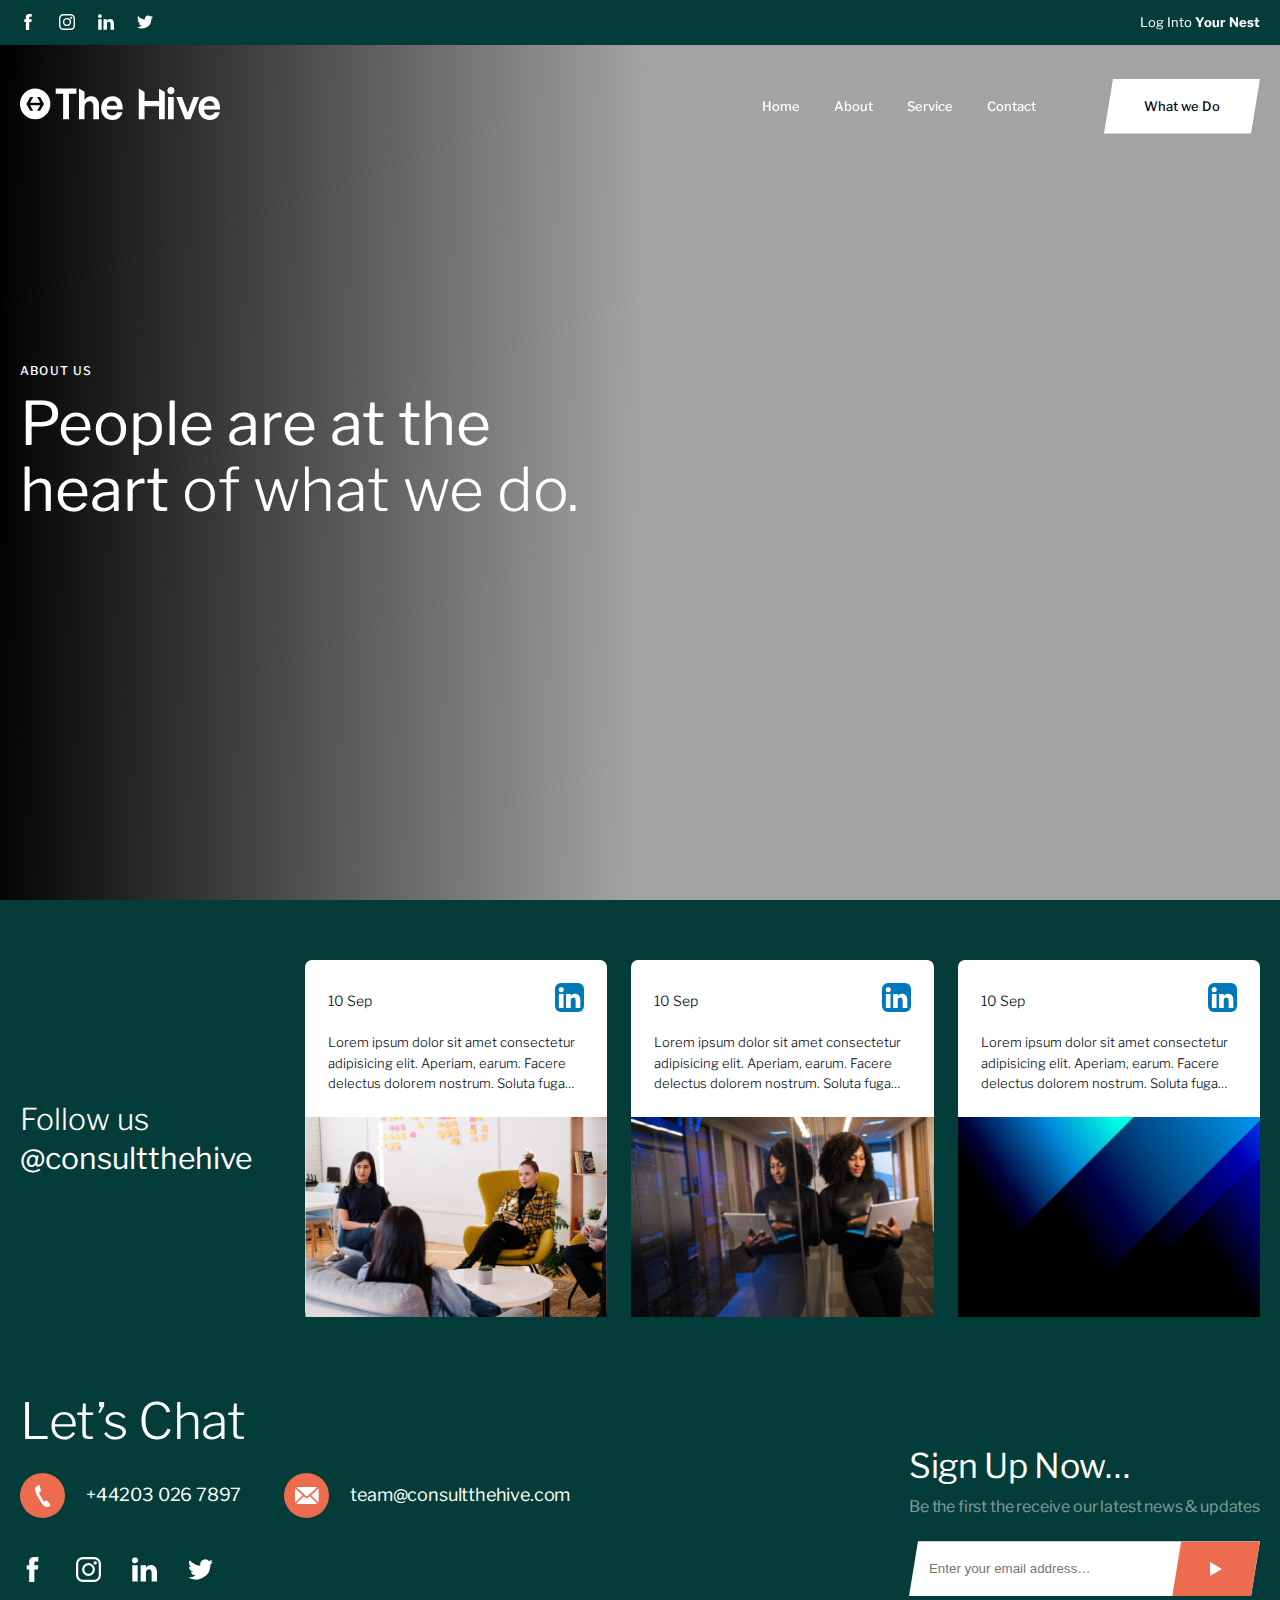
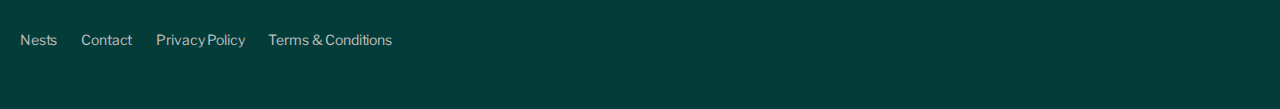
==== who-we-are.html @ 2178fe0a "Who We Are Page Start : )" ====
<!DOCTYPE html>
<html lang="en">

<head>
    <title>Document</title>
    <meta charset="UTF-8" />
    <meta name="viewport" content="width=device-width, initial-scale=1.0" />
    <link href="https://cdn.jsdelivr.net/npm/@splidejs/splide@4.1.4/dist/css/splide.min.css" rel="stylesheet" />
    <link rel="stylesheet" href="./assests/css/app.css" />
</head>

<body>
    <script src="./assests/js/main.js"></script>
</body>
<!-- Header Start -->
<header>
    <div class="header-top-bar">
        <div class="container">
            <div class="top-bar">
                <div class="social-icons">
                    <a href="javascript">
                        <img src="./assests/images/icons/facebook.svg" alt="facebook" />
                    </a>
                    <a href="javascript">
                        <img src="./assests/images/icons/instagram.svg" alt="instagram" />
                    </a>
                    <a href="javascript">
                        <img src="./assests/images/icons/linkden.svg" alt="linkden" />
                    </a>
                    <a href="javascript">
                        <img src="./assests/images/icons/twitter.svg" alt="twitter" />
                    </a>
                </div>
                <div class="log-text">
                    <a href="javascript:void(0);">Log Into <strong>Your Nest</strong></a>
                </div>
            </div>
        </div>
    </div>
    <div class="container">
        <div class="header-main-wrapper">
            <div class="logo-nav-wrapper">
                <a href="javascript:void(0);">
                    <img src="./assests/images/logos/brand-logo.svg" class="light-brand-logo" alt="brand-logo" />
                    <img src="./assests/images/logos/dark-brand-logo.svg" class="dark-brand-logo" alt="brand-logo" />
                </a>
                <div class="nav-bar">
                    <svg xmlns="http://www.w3.org/2000/svg" width="39" height="22" viewBox="0 0 39 22">
                        <g id="Group_2636" data-name="Group 2636" transform="translate(-319 -86)">
                            <rect id="Rectangle_878" data-name="Rectangle 878" width="39" height="2" transform="translate(319 86)" />
                            <rect id="Rectangle_879" data-name="Rectangle 879" width="39" height="2" transform="translate(319 96)" />
                            <rect id="Rectangle_880" data-name="Rectangle 880" width="39" height="2" transform="translate(319 106)" />
                        </g>
                    </svg>
                </div>
            </div>
            <div class="menu-items">
                <div class="logo-nav-wrapper light">
                    <a href="javascript:void(0);">
                        <img src="./assests/images/logos/dark-brand-logo.svg" alt="brand-logo" />
                    </a>
                    <div class="nav-bar">
                        <svg xmlns="http://www.w3.org/2000/svg" width="51" height="51" viewBox="0 0 51 51">
                            <g id="Group_931" data-name="Group 931" transform="translate(-1148 -140.32)">
                                <circle id="Ellipse_25" data-name="Ellipse 25" cx="25.5" cy="25.5" r="25.5" transform="translate(1148 140.32)" fill="#ed6c4f" />
                                <g id="Group_364" data-name="Group 364" transform="translate(1165.471 157.471)">
                                    <rect id="Rectangle_35" data-name="Rectangle 35" width="22.133" height="1.844" transform="translate(0 15.651) rotate(-45)" fill="#fff" />
                                    <rect id="Rectangle_36" data-name="Rectangle 36" width="22.133" height="1.844" transform="translate(15.651 16.955) rotate(-135)" fill="#fff" />
                                </g>
                            </g>
                        </svg>
                    </div>
                </div>
                <ul>
                    <li>
                        <a href="javascript:void(0);">Home</a>
                    </li>
                    <li>
                        <a href="javascript:void(0);">About</a>
                    </li>
                    <li>
                        <a href="javascript:void(0);">Service</a>
                    </li>
                    <li>
                        <a href="javascript:void(0);">Contact</a>
                    </li>
                    <li>
                        <a href="javascript:void(0);" class="text-log-info">Log Into <strong>Your Nest</strong></a>
                    </li>
                    <li class="header-btn-wrapper">
                        <a href="javascript:void(0);" class="btn-header">What we Do</a>
                        <a href="javascript:void(0);" class="btn btn-secondary">GET IN TOUCH</a>
                    </li>
                </ul>
            </div>
        </div>
    </div>
</header>
<!-- Header End -->

<section class="hero-banner">
    <div class="container">
        <div class="hero-content">
            <span class="caption">ABOUT US</span>
            <h1>
                <strong>People are at the<br> heart</strong> of what we do.
            </h1>
        </div>
    </div>
    <div class="hero-image">
        <img src="./assests/images/section/about-hero.png" alt="about-hero" />
    </div>
</section>

<div class="who-we-are-bg">


</div>

<!-- Footer -->
<footer>
    <div class="container">
        <div class="footer-header">
            <div class="follow-us-text">
                <h3>Follow us <strong>@consultthehive</strong></h3>
            </div>
            <div class="footer-grid-cards">
                <div class="foot-card-item">
                    <div class="foot-card-content">
                        <div class="foot-card-inner-flex">
                            <span>10 Sep</span>
                            <a href="javascript:void(0);">
                                <svg xmlns="http://www.w3.org/2000/svg" width="29" height="29" viewBox="0 0 29 29">
                                    <g id="Group_2585" data-name="Group 2585" transform="translate(19725.932 -8839)">
                                        <rect id="Rectangle_909" data-name="Rectangle 909" width="29" height="29" rx="6" transform="translate(-19725.932 8839)" fill="#0078ba" />
                                        <g id="Group_2584" data-name="Group 2584" transform="translate(-19722.328 8843.304)">
                                            <path id="Path_179" data-name="Path 179" d="M1192.283,520.52v8.024h-4.652v-7.487c0-1.88-.672-3.164-2.356-3.164a2.544,2.544,0,0,0-2.387,1.7,3.192,3.192,0,0,0-.154,1.134v7.815h-4.653s.063-12.68,0-13.993h4.653v1.983c-.009.015-.022.031-.03.045h.03v-.045a4.62,4.62,0,0,1,4.193-2.312c3.062,0,5.357,2,5.357,6.3Zm-19.071-12.714a2.424,2.424,0,1,0-.061,4.836h.031a2.425,2.425,0,1,0,.03-4.836Zm-2.356,20.739h4.651V514.552h-4.651Zm0,0" transform="translate(-1170.58 -507.806)" fill="#fff" />
                                        </g>
                                    </g>
                                </svg>
                            </a>
                        </div>
                        <p class="truncate-3">
                            Lorem ipsum dolor sit amet consectetur adipisicing elit. Aperiam,
                            earum. Facere delectus dolorem nostrum. Soluta fuga quidem nihil
                            tempore aliquam dolorum consequatur, dolor, cumque deleniti
                            molestiae possimus repudiandae, asperiores architecto.
                        </p>
                    </div>
                    <div class="foot-card-img">
                        <img src="./assests/images/section/communication.png" alt="footer01">
                    </div>
                </div>
                <div class="foot-card-item">
                    <div class="foot-card-content">
                        <div class="foot-card-inner-flex">
                            <span>10 Sep</span>
                            <a href="javascript:void(0);">
                                <svg xmlns="http://www.w3.org/2000/svg" width="29" height="29" viewBox="0 0 29 29">
                                    <g id="Group_2585" data-name="Group 2585" transform="translate(19725.932 -8839)">
                                        <rect id="Rectangle_909" data-name="Rectangle 909" width="29" height="29" rx="6" transform="translate(-19725.932 8839)" fill="#0078ba" />
                                        <g id="Group_2584" data-name="Group 2584" transform="translate(-19722.328 8843.304)">
                                            <path id="Path_179" data-name="Path 179" d="M1192.283,520.52v8.024h-4.652v-7.487c0-1.88-.672-3.164-2.356-3.164a2.544,2.544,0,0,0-2.387,1.7,3.192,3.192,0,0,0-.154,1.134v7.815h-4.653s.063-12.68,0-13.993h4.653v1.983c-.009.015-.022.031-.03.045h.03v-.045a4.62,4.62,0,0,1,4.193-2.312c3.062,0,5.357,2,5.357,6.3Zm-19.071-12.714a2.424,2.424,0,1,0-.061,4.836h.031a2.425,2.425,0,1,0,.03-4.836Zm-2.356,20.739h4.651V514.552h-4.651Zm0,0" transform="translate(-1170.58 -507.806)" fill="#fff" />
                                        </g>
                                    </g>
                                </svg>
                            </a>
                        </div>
                        <p class="truncate-3">
                            Lorem ipsum dolor sit amet consectetur adipisicing elit. Aperiam,
                            earum. Facere delectus dolorem nostrum. Soluta fuga quidem nihil
                            tempore aliquam dolorum consequatur, dolor, cumque deleniti
                            molestiae possimus repudiandae, asperiores architecto.
                        </p>
                    </div>
                    <div class="foot-card-img">
                        <img src="./assests/images/section/footer02.png" alt="footer01">
                    </div>
                </div>
                <div class="foot-card-item">
                    <div class="foot-card-content">
                        <div class="foot-card-inner-flex">
                            <span>10 Sep</span>
                            <a href="javascript:void(0);">
                                <svg xmlns="http://www.w3.org/2000/svg" width="29" height="29" viewBox="0 0 29 29">
                                    <g id="Group_2585" data-name="Group 2585" transform="translate(19725.932 -8839)">
                                        <rect id="Rectangle_909" data-name="Rectangle 909" width="29" height="29" rx="6" transform="translate(-19725.932 8839)" fill="#0078ba" />
                                        <g id="Group_2584" data-name="Group 2584" transform="translate(-19722.328 8843.304)">
                                            <path id="Path_179" data-name="Path 179" d="M1192.283,520.52v8.024h-4.652v-7.487c0-1.88-.672-3.164-2.356-3.164a2.544,2.544,0,0,0-2.387,1.7,3.192,3.192,0,0,0-.154,1.134v7.815h-4.653s.063-12.68,0-13.993h4.653v1.983c-.009.015-.022.031-.03.045h.03v-.045a4.62,4.62,0,0,1,4.193-2.312c3.062,0,5.357,2,5.357,6.3Zm-19.071-12.714a2.424,2.424,0,1,0-.061,4.836h.031a2.425,2.425,0,1,0,.03-4.836Zm-2.356,20.739h4.651V514.552h-4.651Zm0,0" transform="translate(-1170.58 -507.806)" fill="#fff" />
                                        </g>
                                    </g>
                                </svg>
                            </a>
                        </div>
                        <p class="truncate-3">
                            Lorem ipsum dolor sit amet consectetur adipisicing elit. Aperiam,
                            earum. Facere delectus dolorem nostrum. Soluta fuga quidem nihil
                            tempore aliquam dolorum consequatur, dolor, cumque deleniti
                            molestiae possimus repudiandae, asperiores architecto.
                        </p>
                    </div>
                    <div class="foot-card-img">
                        <img src="./assests/images/section/footer01.png" alt="footer01">
                    </div>
                </div>
            </div>
        </div>
        <div class="footer-body">
            <div>
                <h2>Let’s Chat</h2>
                <div class="foot-contact-info">
                    <a href="tel:442030267897" class="contact-info-links">
                        <div class="contact-info-icon">
                            <svg xmlns="http://www.w3.org/2000/svg" width="15.869" height="22.119" viewBox="0 0 15.869 22.119">
                                <path id="Path_1490" data-name="Path 1490" d="M177.156,43.2c.654.952,1.038,1.525,2.168,1.059a1.434,1.434,0,0,1,1.635-.643l4.106,4.314c-.03.583-.628,1.014-1.236,1.279-1.329.422-3.027,1.174-3.952.793-3.591-1.479-11.171-14.608-10.656-18.457.133-.992,1.633-2.087,2.662-3.026a1.77,1.77,0,0,1,1.726-.43l1.683,5.714a1.433,1.433,0,0,1-1.374,1.094c-.969.746-.665,1.365-.167,2.407l3.4,5.9Z" transform="translate(-169.196 -27.988)" fill="currentColor" fill-rule="evenodd" />
                            </svg>
                        </div>
                        <span>+44203 026 7897</span>
                    </a>
                    <a href="mailto:team@consultthehive.com" class="contact-info-links">
                        <div class="contact-info-icon">
                            <svg xmlns="http://www.w3.org/2000/svg" width="23.636" height="16.883" viewBox="0 0 23.636 16.883">
                                <g id="noun-email-4619798" transform="translate(-104.996 -105.002)">
                                    <path id="Path_1484" data-name="Path 1484" d="M148.426,297.792l-1.333,1.24a2.521,2.521,0,0,1-3.426,0l-1.334-1.248-7.326,7.331a2.491,2.491,0,0,0,1.085.253h18.571a2.492,2.492,0,0,0,1.085-.253Z" transform="translate(-28.564 -183.483)" fill="currentColor" />
                                    <path id="Path_1485" data-name="Path 1485" d="M446.332,135.315a2.5,2.5,0,0,0-.275-1.124l-7.26,6.753,7.281,7.274a2.491,2.491,0,0,0,.253-1.085Z" transform="translate(-317.7 -27.781)" fill="currentColor" />
                                    <path id="Path_1486" data-name="Path 1486" d="M146.231,114.314a.839.839,0,0,0,1.135-.006l9.759-9.074a2.511,2.511,0,0,0-1.044-.231H137.51a2.523,2.523,0,0,0-1.013.213Z" transform="translate(-29.982 0)" fill="currentColor" />
                                    <path id="Path_1487" data-name="Path 1487" d="M105.289,133.51a2.5,2.5,0,0,0-.293,1.157v11.818a2.491,2.491,0,0,0,.253,1.085l7.285-7.285Z" transform="translate(0 -27.133)" fill="currentColor" />
                                </g>
                            </svg>
                        </div>
                        <span>team@consultthehive.com</span>
                    </a>
                </div>
                <div class="foot-social-icons">
                    <a href="javascript:void(0);">
                        <img src="./assests/images/icons/facebook.svg" alt="facebook">
                    </a>
                    <a href="javascript:void(0);">
                        <img src="./assests/images/icons/instagram.svg" alt="instagram">
                    </a>
                    <a href="javascript:void(0);">
                        <img src="./assests/images/icons/linkden.svg" alt="linkden">
                    </a>
                    <a href="javascript:void(0);">
                        <img src="./assests/images/icons/twitter.svg" alt="twitter">
                    </a>
                </div>
                <div class="privacy-menus">
                    <a href="javasript:void(0);">
                        Nests
                    </a>
                    <a href="javasript:void(0);">
                        Contact
                    </a>
                    <a href="javasript:void(0);">
                        Privacy Policy
                    </a>
                    <a href="javasript:void(0);">
                        Terms & Conditions
                    </a>
                </div>
            </div>
            <div class="form-content">
                <h3>Sign Up Now…</h3>
                <p>Be the first the receive our latest news & updates</p>
                <form action="">
                    <input type="text" placeholder="Enter your email address…" value="">
                    <button type="submit">
                        <svg xmlns="http://www.w3.org/2000/svg" width="12" height="14" viewBox="0 0 12 14">
                            <path id="Polygon_16" data-name="Polygon 16" d="M7,0l7,12H0Z" transform="translate(12) rotate(90)" fill="#fff" />
                        </svg>
                    </button>
                </form>

            </div>
        </div>
    </div>
</footer>

<script src="https://code.jquery.com/jquery-3.7.1.min.js"></script>
<script src="https://cdn.jsdelivr.net/npm/@splidejs/splide@4.1.4/dist/js/splide.min.js"></script>

<script>
    var testimonialSlider = new Splide(".testimonial-slider", {
        type: "loop",
        drag: "free",
        autoplay: true,
        arrows: false,
    });
    testimonialSlider.mount();

    var SlideResources = new Splide(".our-resources-slider", {
        focus: "start",
        perPage: 4,
        pagination: false,
        breakpoints: {
            1023: {
                perPage: 3,
            },
            767: {
                perPage: 2,
            },
            640: {
                perPage: 1,
            },
        },
    });
    SlideResources.mount();

    // Header Script
    $(document).ready(function () {
        var $header = $("header");
        $("body").css("--headerHeight", $header.innerHeight() + "px");
        $(".nav-bar").click(function () {
            $("header").toggleClass("meno-open");
        });
    });
</script>

</html>
---- assests/css/app.css ----
@import url("./fonts.css");
@import url("./style.css");
@import url("./header.css");
@import url("./footer.css");
@import url("./section.css");
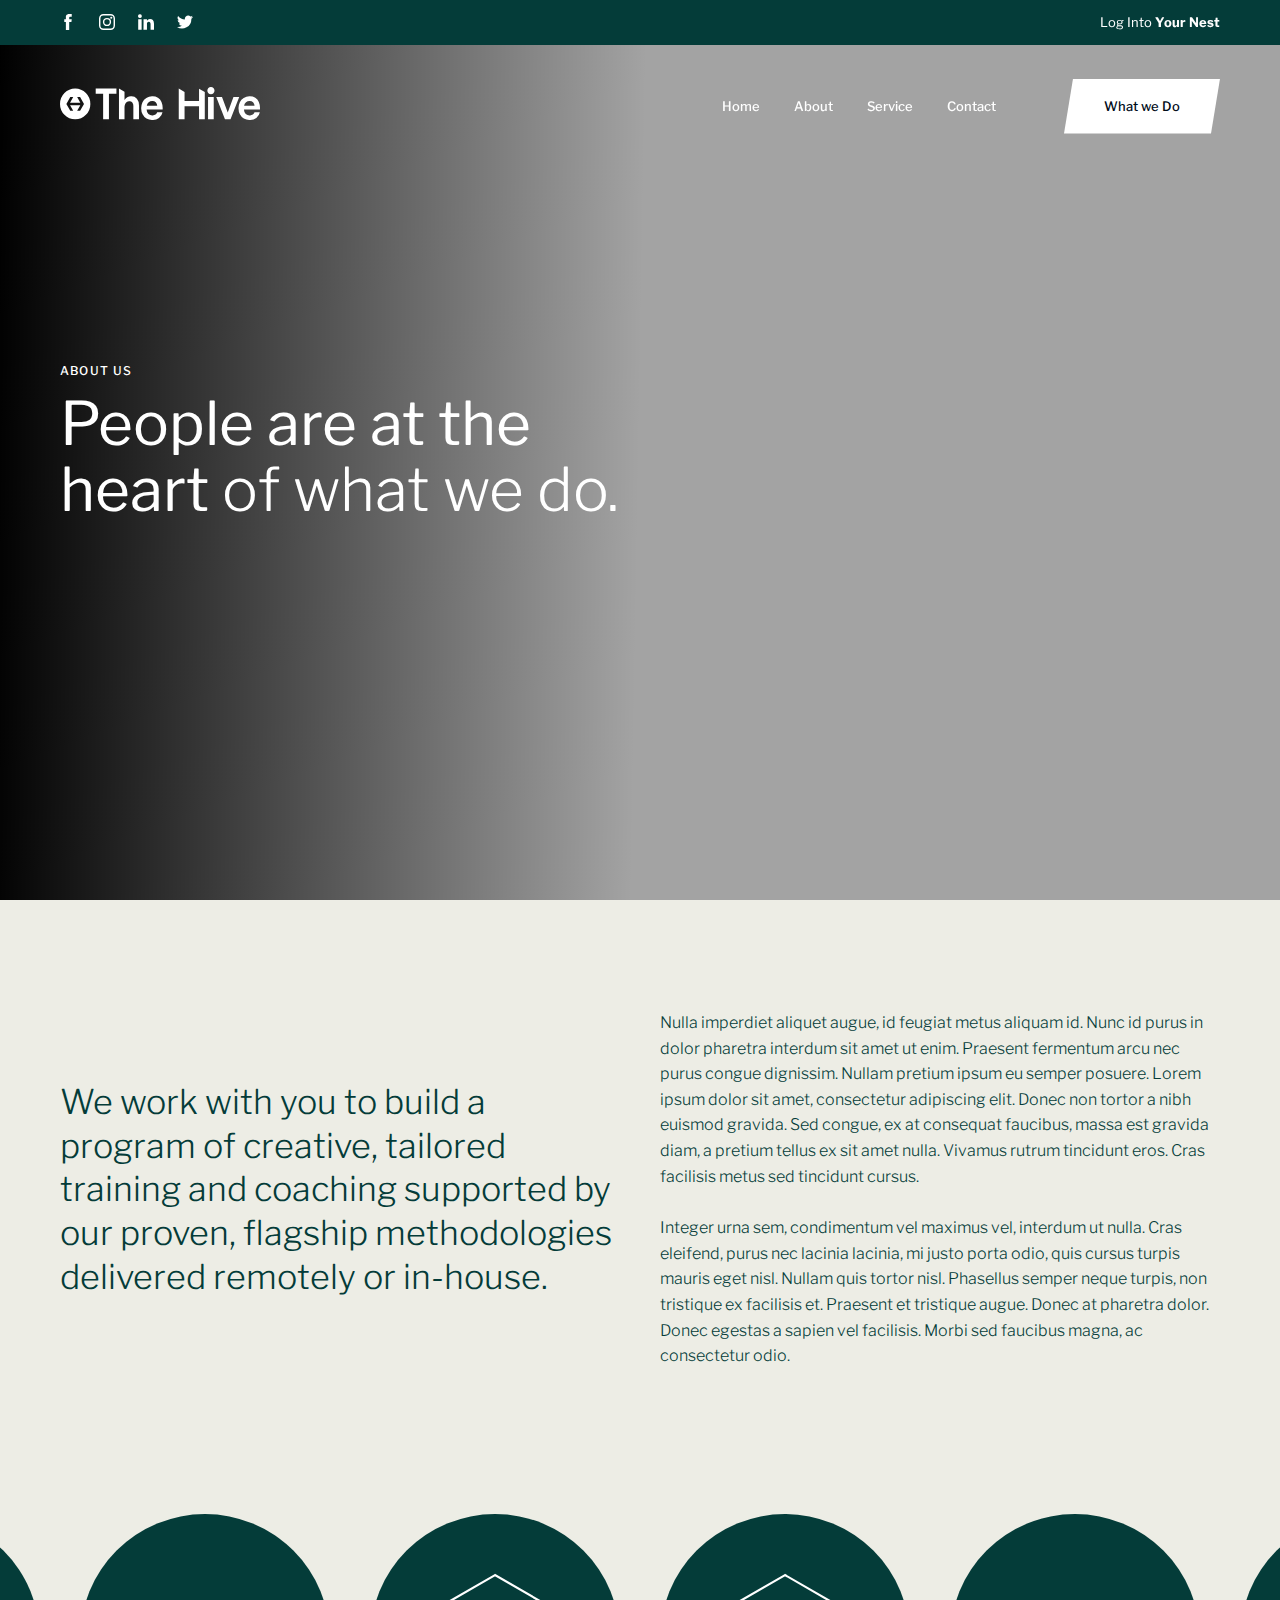
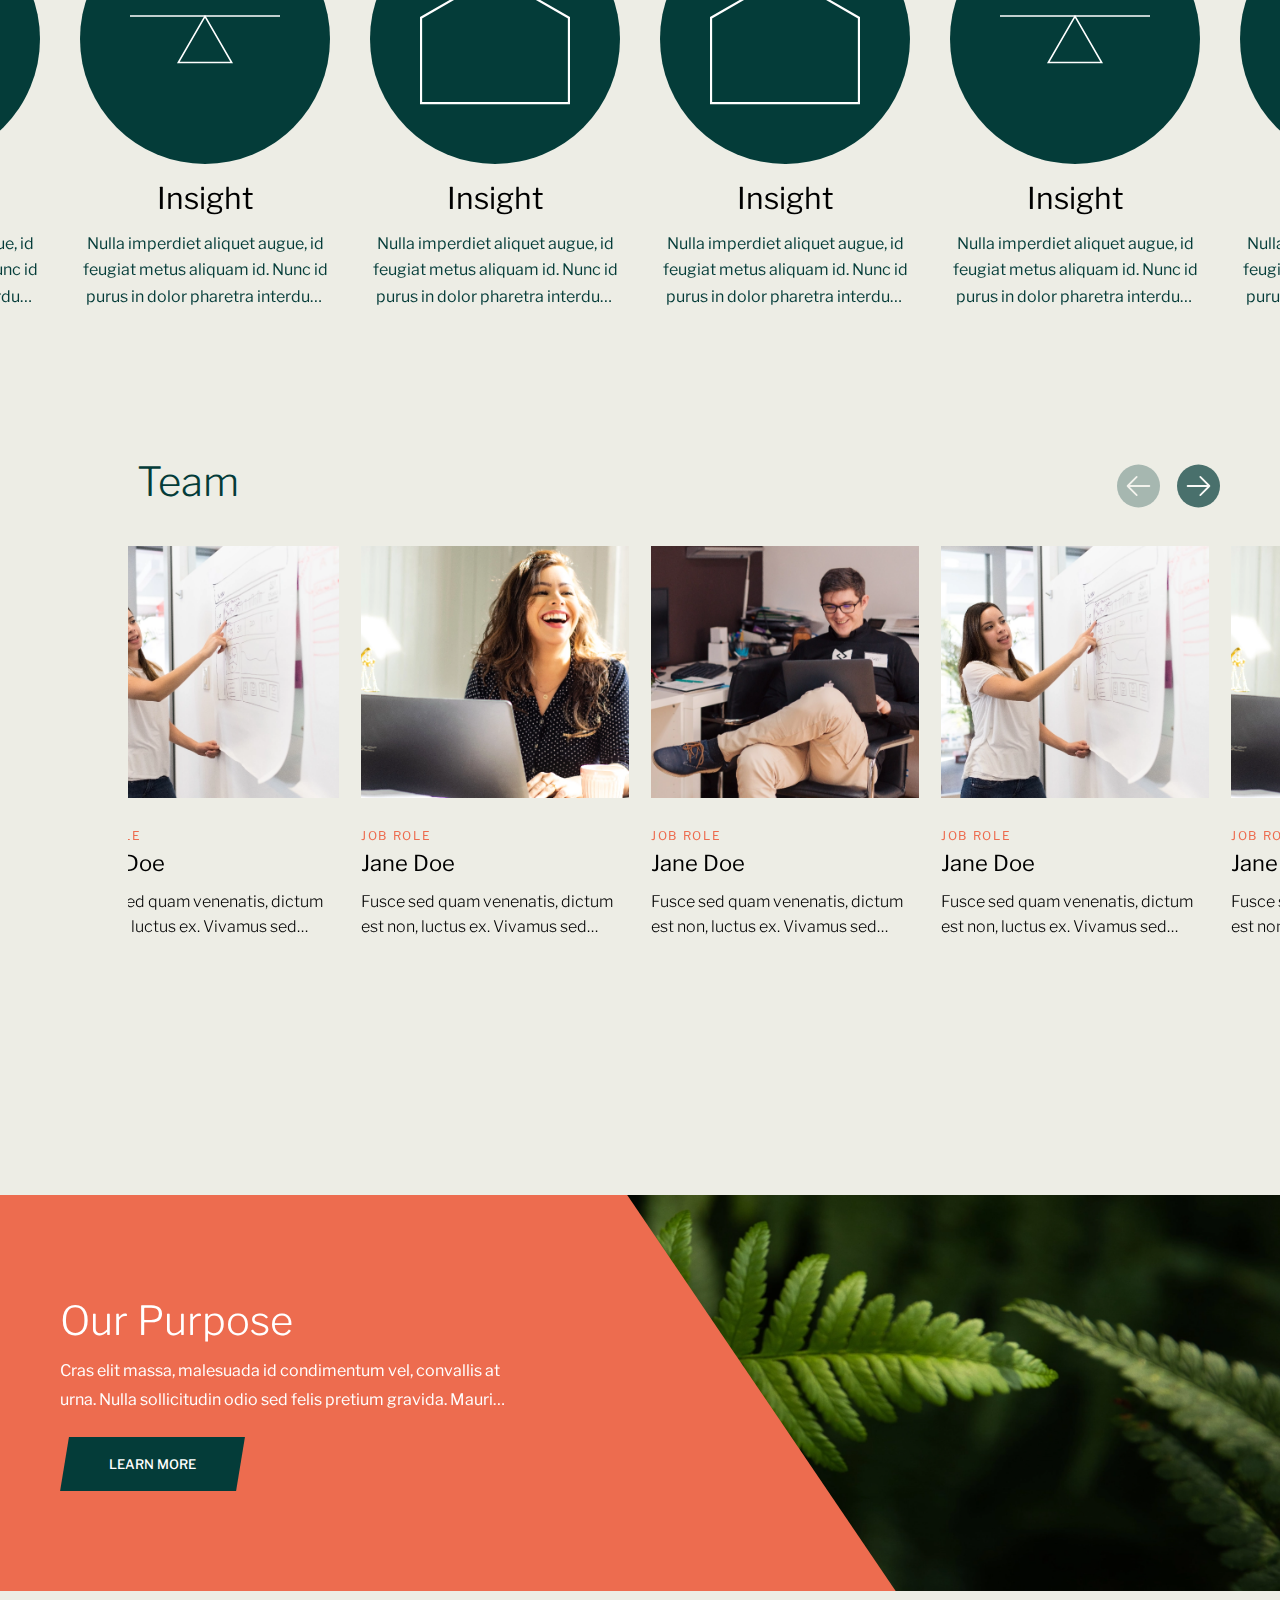
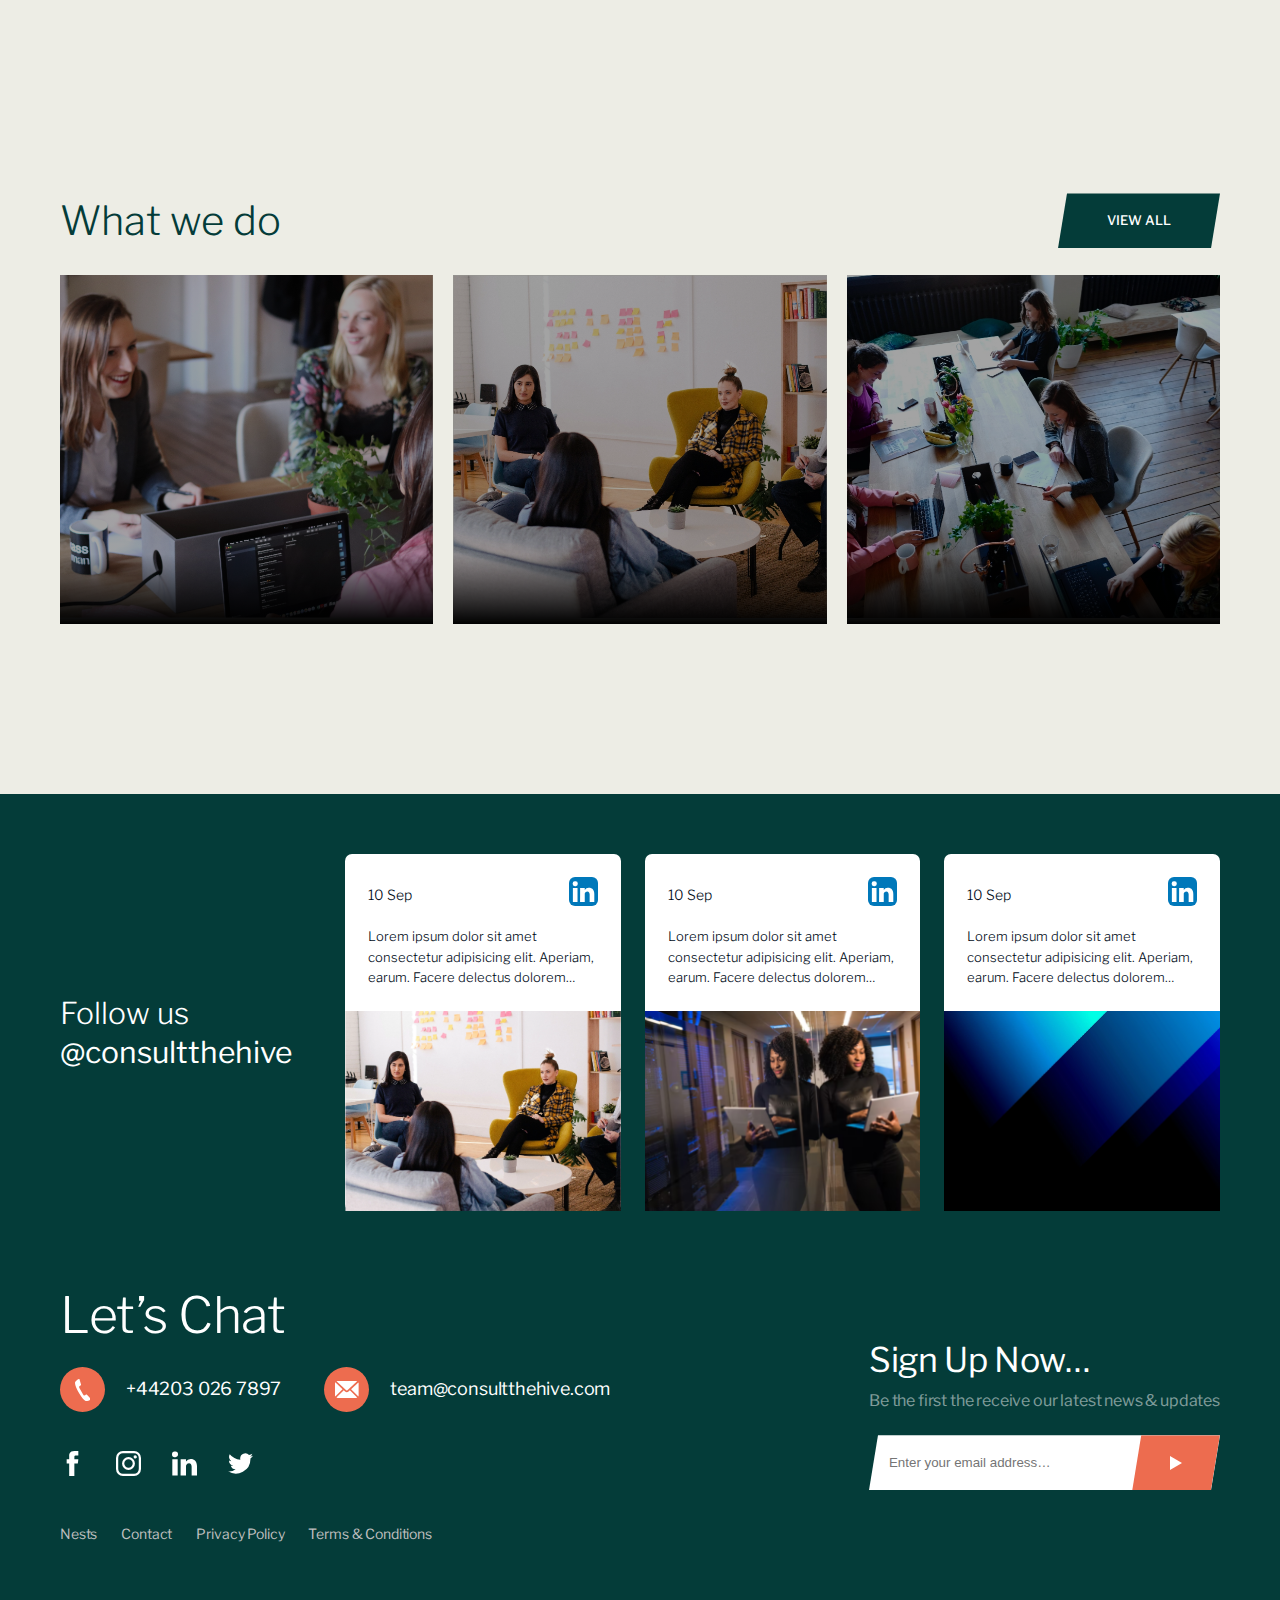
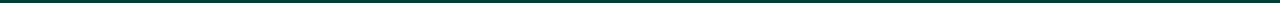
==== commit 0c9befea: "Who we are created" ====
--- a/who-we-are.html
+++ b/who-we-are.html
@@ -114,6 +114,285 @@
 
 <div class="who-we-are-bg">
 
+    <section>
+        <div class="container">
+            <div class="two-col-content">
+                <div class="col-content">
+                    <h2>We work with you to build a program of creative, tailored training and coaching supported by our proven, flagship methodologies delivered remotely or in-house.</h2>
+                </div>
+                <div class="col-content">
+                    <p>Nulla imperdiet aliquet augue, id feugiat metus aliquam id. Nunc id purus in dolor pharetra interdum sit amet ut enim.
+                        Praesent fermentum arcu nec purus congue dignissim. Nullam pretium ipsum eu semper posuere. Lorem ipsum dolor sit amet,
+                        consectetur adipiscing elit. Donec non tortor a nibh euismod gravida. Sed congue, ex at consequat faucibus, massa est gravida diam,
+                        a pretium tellus ex sit amet nulla. Vivamus rutrum tincidunt eros. Cras facilisis metus sed tincidunt cursus. </p>
+                    <p>Integer urna sem, condimentum vel maximus vel,
+                        interdum ut nulla. Cras eleifend, purus nec lacinia lacinia, mi justo porta odio, quis cursus turpis mauris eget nisl. Nullam quis tortor nisl.
+                        Phasellus semper neque turpis, non tristique ex facilisis et. Praesent et tristique augue. Donec at pharetra dolor. Donec egestas a sapien vel facilisis.
+                        Morbi sed faucibus magna, ac consectetur odio.</p>
+                </div>
+            </div>
+        </div>
+    </section>
+
+    <section class="about-resources">
+        <div class="container">
+            <div class="about-resources-slider splide" role="group" aria-label="Splide Basic HTML Example">
+                <div class="splide__track">
+                    <ul class="splide__list">
+                        <li class="splide__slide">
+                            <div class="about-resources-slide">
+                                <div class="about-resources-img">
+                                    <img src="./assests/images/icons/validate.svg" alt="insight" />
+                                </div>
+                                <h4>Insight</h4>
+                                <p class="truncate-3">
+                                    Nulla imperdiet aliquet augue, id feugiat metus aliquam id. Nunc id purus in dolor pharetra interdum sit amet ut enim. Praesent fermentum arcu nec purus congue dignissim. Nullam pretium ipsum eu semper posuere. Lorem ipsum dolor sit amet, consectetur adipiscing elit. Donec non tortor a nibh euismod gravida. Sed congue, ex at consequat faucibus, massa est gravida diam, a pretium tellus ex sit amet nulla. Vivamus rutrum tincidunt eros. Cras facilisis metus sed tincidunt cursus.
+                                </p>
+                            </div>
+                        </li>
+                        <li class="splide__slide">
+                            <div class="about-resources-slide">
+                                <div class="about-resources-img">
+                                    <img src="./assests/images/icons/reframe.svg" alt="insight" />
+                                </div>
+                                <h4>Insight</h4>
+                                <p class="truncate-3">
+                                    Nulla imperdiet aliquet augue, id feugiat metus aliquam id. Nunc id purus in dolor pharetra interdum sit amet ut enim. Praesent fermentum arcu nec purus congue dignissim. Nullam pretium ipsum eu semper posuere. Lorem ipsum dolor sit amet, consectetur adipiscing elit. Donec non tortor a nibh euismod gravida. Sed congue, ex at consequat faucibus, massa est gravida diam, a pretium tellus ex sit amet nulla. Vivamus rutrum tincidunt eros. Cras facilisis metus sed tincidunt cursus.
+                                </p>
+                            </div>
+                        </li>
+                        <li class="splide__slide">
+                            <div class="about-resources-slide">
+                                <div class="about-resources-img">
+                                    <img src="./assests/images/icons/situation.svg" alt="situation" />
+                                </div>
+                                <h4>Insight</h4>
+                                <p class="truncate-3">
+                                    Nulla imperdiet aliquet augue, id feugiat metus aliquam id. Nunc id purus in dolor pharetra interdum sit amet ut enim. Praesent fermentum arcu nec purus congue dignissim. Nullam pretium ipsum eu semper posuere. Lorem ipsum dolor sit amet, consectetur adipiscing elit. Donec non tortor a nibh euismod gravida. Sed congue, ex at consequat faucibus, massa est gravida diam, a pretium tellus ex sit amet nulla. Vivamus rutrum tincidunt eros. Cras facilisis metus sed tincidunt cursus.
+                                </p>
+                            </div>
+                        </li>
+                        <li class="splide__slide">
+                            <div class="about-resources-slide">
+                                <div class="about-resources-img">
+                                    <img src="./assests/images/icons/validate.svg" alt="insight" />
+                                </div>
+                                <h4>Insight</h4>
+                                <p class="truncate-3">
+                                    Nulla imperdiet aliquet augue, id feugiat metus aliquam id. Nunc id purus in dolor pharetra interdum sit amet ut enim. Praesent fermentum arcu nec purus congue dignissim. Nullam pretium ipsum eu semper posuere. Lorem ipsum dolor sit amet, consectetur adipiscing elit. Donec non tortor a nibh euismod gravida. Sed congue, ex at consequat faucibus, massa est gravida diam, a pretium tellus ex sit amet nulla. Vivamus rutrum tincidunt eros. Cras facilisis metus sed tincidunt cursus.
+                                </p>
+                            </div>
+                        </li>
+                        <li class="splide__slide">
+                            <div class="about-resources-slide">
+                                <div class="about-resources-img">
+                                    <img src="./assests/images/section/insight.svg" alt="insight" />
+                                </div>
+                                <h4>Insight</h4>
+                                <p class="truncate-3">
+                                    Nulla imperdiet aliquet augue, id feugiat metus aliquam id. Nunc id purus in dolor pharetra interdum sit amet ut enim. Praesent fermentum arcu nec purus congue dignissim. Nullam pretium ipsum eu semper posuere. Lorem ipsum dolor sit amet, consectetur adipiscing elit. Donec non tortor a nibh euismod gravida. Sed congue, ex at consequat faucibus, massa est gravida diam, a pretium tellus ex sit amet nulla. Vivamus rutrum tincidunt eros. Cras facilisis metus sed tincidunt cursus.
+                                </p>
+                            </div>
+                        </li>
+                        <li class="splide__slide">
+                            <div class="about-resources-slide">
+                                <div class="about-resources-img">
+                                    <img src="./assests/images/section/impact.svg" alt="impact" />
+                                </div>
+                                <h4>Insight</h4>
+                                <p class="truncate-3">
+                                    Nulla imperdiet aliquet augue, id feugiat metus aliquam id. Nunc id purus in dolor pharetra interdum sit amet ut enim. Praesent fermentum arcu nec purus congue dignissim. Nullam pretium ipsum eu semper posuere. Lorem ipsum dolor sit amet, consectetur adipiscing elit. Donec non tortor a nibh euismod gravida. Sed congue, ex at consequat faucibus, massa est gravida diam, a pretium tellus ex sit amet nulla. Vivamus rutrum tincidunt eros. Cras facilisis metus sed tincidunt cursus.
+                                </p>
+                            </div>
+                        </li>
+                    </ul>
+                </div>
+            </div>
+        </div>
+    </section>
+
+    <!-- Our Resources  -->
+    <section class="our-resources">
+        <div class="container">
+            <div class="resources-heading">
+                <h2>Our Team</h2>
+            </div>
+            <div class="our-resources-slider splide" role="group" aria-label="Splide Basic HTML Example">
+                <div class="splide__arrows">
+                    <button class="splide__arrow splide__arrow--prev">
+                        <svg data-slot="icon" fill="none" stroke-width="1.5" stroke="currentColor" viewBox="0 0 24 24" xmlns="http://www.w3.org/2000/svg" aria-hidden="true">
+                            <path stroke-linecap="round" stroke-linejoin="round" d="M10.5 19.5 3 12m0 0 7.5-7.5M3 12h18"></path>
+                        </svg>
+                    </button>
+                    <button class="splide__arrow splide__arrow--next">
+                        <svg data-slot="icon" fill="none" stroke-width="1.5" stroke="currentColor" viewBox="0 0 24 24" xmlns="http://www.w3.org/2000/svg" aria-hidden="true">
+                            <path stroke-linecap="round" stroke-linejoin="round" d="M13.5 4.5 21 12m0 0-7.5 7.5M21 12H3"></path>
+                        </svg>
+                    </button>
+                </div>
+                <div class="splide__track">
+                    <ul class="splide__list">
+                        <li class="splide__slide">
+                            <div class="resources-card">
+                                <div class="resources-card-img">
+                                    <img src="./assests/images/section/team01.png" alt="team01" />
+                                </div>
+                                <div class="resources-content">
+                                    <span>JOB ROLE</span>
+                                    <h5>Jane Doe</h5>
+                                    <p class="truncate-2">
+                                        Fusce sed quam venenatis, dictum est non, luctus ex. Vivamus sed consequat metus, a imperdiet ante. Nullam finibus vulputate massa sit amet tristique. Fusce efficitur dui eu cursus tincidunt. Aenean at hendrerit dolor. Fusce mattis quam mi, ut ullamcorper quam mattis vitae. Donec at tempor eros.
+                                    </p>
+                                </div>
+                            </div>
+                        </li>
+                        <li class="splide__slide">
+                            <div class="resources-card">
+                                <div class="resources-card-img">
+                                    <img src="./assests/images/section/team02.png" alt="team01" />
+                                </div>
+                                <div class="resources-content">
+                                    <span>JOB ROLE</span>
+                                    <h5>Jane Doe</h5>
+                                    <p class="truncate-2">
+                                        Fusce sed quam venenatis, dictum est non, luctus ex. Vivamus sed consequat metus, a imperdiet ante. Nullam finibus vulputate massa sit amet tristique. Fusce efficitur dui eu cursus tincidunt. Aenean at hendrerit dolor. Fusce mattis quam mi, ut ullamcorper quam mattis vitae. Donec at tempor eros.
+                                    </p>
+                                </div>
+                            </div>
+                        </li>
+                        <li class="splide__slide">
+                            <div class="resources-card">
+                                <div class="resources-card-img">
+                                    <img src="./assests/images/section/team03.png" alt="team01" />
+                                </div>
+                                <div class="resources-content">
+                                    <span>JOB ROLE</span>
+                                    <h5>Jane Doe</h5>
+                                    <p class="truncate-2">
+                                        Fusce sed quam venenatis, dictum est non, luctus ex. Vivamus sed consequat metus, a imperdiet ante. Nullam finibus vulputate massa sit amet tristique. Fusce efficitur dui eu cursus tincidunt. Aenean at hendrerit dolor. Fusce mattis quam mi, ut ullamcorper quam mattis vitae. Donec at tempor eros.
+                                    </p>
+                                </div>
+                            </div>
+                        </li>
+                        <li class="splide__slide">
+                            <div class="resources-card">
+                                <div class="resources-card-img">
+                                    <img src="./assests/images/section/team01.png" alt="team01" />
+                                </div>
+                                <div class="resources-content">
+                                    <span>JOB ROLE</span>
+                                    <h5>Jane Doe</h5>
+                                    <p class="truncate-2">
+                                        Fusce sed quam venenatis, dictum est non, luctus ex. Vivamus sed consequat metus, a imperdiet ante. Nullam finibus vulputate massa sit amet tristique. Fusce efficitur dui eu cursus tincidunt. Aenean at hendrerit dolor. Fusce mattis quam mi, ut ullamcorper quam mattis vitae. Donec at tempor eros.
+                                    </p>
+                                </div>
+                            </div>
+                        </li>
+                        <li class="splide__slide">
+                            <div class="resources-card">
+                                <div class="resources-card-img">
+                                    <img src="./assests/images/section/team02.png" alt="team01" />
+                                </div>
+                                <div class="resources-content">
+                                    <span>JOB ROLE</span>
+                                    <h5>Jane Doe</h5>
+                                    <p class="truncate-2">
+                                        Fusce sed quam venenatis, dictum est non, luctus ex. Vivamus sed consequat metus, a imperdiet ante. Nullam finibus vulputate massa sit amet tristique. Fusce efficitur dui eu cursus tincidunt. Aenean at hendrerit dolor. Fusce mattis quam mi, ut ullamcorper quam mattis vitae. Donec at tempor eros.
+                                    </p>
+                                </div>
+                            </div>
+                        </li>
+                        <li class="splide__slide">
+                            <div class="resources-card">
+                                <div class="resources-card-img">
+                                    <img src="./assests/images/section/team03.png" alt="team01" />
+                                </div>
+                                <div class="resources-content">
+                                    <span>JOB ROLE</span>
+                                    <h5>Jane Doe</h5>
+                                    <p class="truncate-2">
+                                        Fusce sed quam venenatis, dictum est non, luctus ex. Vivamus sed consequat metus, a imperdiet ante. Nullam finibus vulputate massa sit amet tristique. Fusce efficitur dui eu cursus tincidunt. Aenean at hendrerit dolor. Fusce mattis quam mi, ut ullamcorper quam mattis vitae. Donec at tempor eros.
+                                    </p>
+                                </div>
+                            </div>
+                        </li>
+
+                    </ul>
+                </div>
+            </div>
+        </div>
+    </section>
+
+    <!-- Our Purpose -->
+    <div class="our-purpose">
+        <div class="container">
+            <div class="inner-content">
+                <h2>Our Purpose</h2>
+                <p class="truncate-2">Cras elit massa, malesuada id condimentum vel, convallis at urna. Nulla sollicitudin odio sed felis pretium gravida. Mauris condimentum, orci vel mattis vestibulum, arcu orci ultrices dolor. sit amet porttitor nisi lacus sed tellus. Duis nec ex bibendum, dictum lectus vel, facilisis lectus. Cras elit massa, malesuada id condimentum vel, convallis at urna. Nulla sollicitudin odio sed felis pretium gravida. Mauris condimentum, orci vel mattis vestibulum, arcu orci ultrices dolor, sit amet porttitor nisi lacus sed tellus. Duis nec ex bibendum dictum lectus vel, facilisis lectus.</p>
+                <a href="javascript:void(0);" class="btn btn-secondary">
+                    LEARN MORE
+                </a>
+            </div>
+        </div>
+    </div>
+
+    <section class="about-card-content">
+        <div class="container">
+            <div class="what-we-do">
+                <div class="what-we-header">
+                    <h3>What we do</h3>
+                    <a href="javascript:void(0);" class="btn btn-secondary">VIEW ALL</a>
+                </div>
+                <div class="what-we-cards">
+                    <a href="javascript:void(0);" class="we-card">
+                        <div class="we-card-img">
+                            <img src="./assests/images/section/problem-solving.png.png" alt="problem-solving.png" />
+                        </div>
+                        <div class="we-card-content">
+                            <h4>Problem Solving</h4>
+                            <span class="we-card-icon">
+                                <svg xmlns="http://www.w3.org/2000/svg" viewBox="0 0 24 24" fill="none" stroke="currentColor" stroke-linecap="round" stroke-linejoin="round" width="24" height="24" stroke-width="2">
+                                    <path d="M5 12l14 0"></path>
+                                    <path d="M15 16l4 -4"></path>
+                                    <path d="M15 8l4 4"></path>
+                                </svg>
+                            </span>
+                        </div>
+                    </a>
+                    <a href="javascript:void(0);" class="we-card">
+                        <div class="we-card-img">
+                            <img src="./assests/images/section/communication.png" alt="communication" />
+                        </div>
+                        <div class="we-card-content">
+                            <h4>Communication</h4>
+                            <span class="we-card-icon">
+                                <svg xmlns="http://www.w3.org/2000/svg" viewBox="0 0 24 24" fill="none" stroke="currentColor" stroke-linecap="round" stroke-linejoin="round" width="24" height="24" stroke-width="2">
+                                    <path d="M5 12l14 0"></path>
+                                    <path d="M15 16l4 -4"></path>
+                                    <path d="M15 8l4 4"></path>
+                                </svg>
+                            </span>
+                        </div>
+                    </a>
+                    <a href="javascript:void(0);" class="we-card">
+                        <div class="we-card-img">
+                            <img src="./assests/images/section/leadership.png" alt="leadership" />
+                        </div>
+                        <div class="we-card-content">
+                            <h4>Leadership</h4>
+                            <span class="we-card-icon">
+                                <svg xmlns="http://www.w3.org/2000/svg" viewBox="0 0 24 24" fill="none" stroke="currentColor" stroke-linecap="round" stroke-linejoin="round" width="24" height="24" stroke-width="2">
+                                    <path d="M5 12l14 0"></path>
+                                    <path d="M15 16l4 -4"></path>
+                                    <path d="M15 8l4 4"></path>
+                                </svg>
+                            </span>
+                        </div>
+                    </a>
+                </div>
+            </div>
+        </div>
+    </section>
 
 </div>
 
@@ -281,13 +560,6 @@
 <script src="https://cdn.jsdelivr.net/npm/@splidejs/splide@4.1.4/dist/js/splide.min.js"></script>
 
 <script>
-    var testimonialSlider = new Splide(".testimonial-slider", {
-        type: "loop",
-        drag: "free",
-        autoplay: true,
-        arrows: false,
-    });
-    testimonialSlider.mount();
 
     var SlideResources = new Splide(".our-resources-slider", {
         focus: "start",
@@ -307,7 +579,26 @@
     });
     SlideResources.mount();
 
-    // Header Script
+    var aboutResourcesSlider = new Splide('.about-resources-slider', {
+        perPage: 4,
+        arrows: false,
+        pagination: false,
+        type: 'loop',
+        drag: 'free',
+        breakpoints: {
+            1279: {
+                perPage: 3,
+            },
+            767: {
+                perPage: 2,
+            },
+            640: {
+                perPage: 1,
+            },
+        },
+    });
+    aboutResourcesSlider.mount();
+
     $(document).ready(function () {
         var $header = $("header");
         $("body").css("--headerHeight", $header.innerHeight() + "px");
@@ -315,6 +606,7 @@
             $("header").toggleClass("meno-open");
         });
     });
+
 </script>
 
 </html>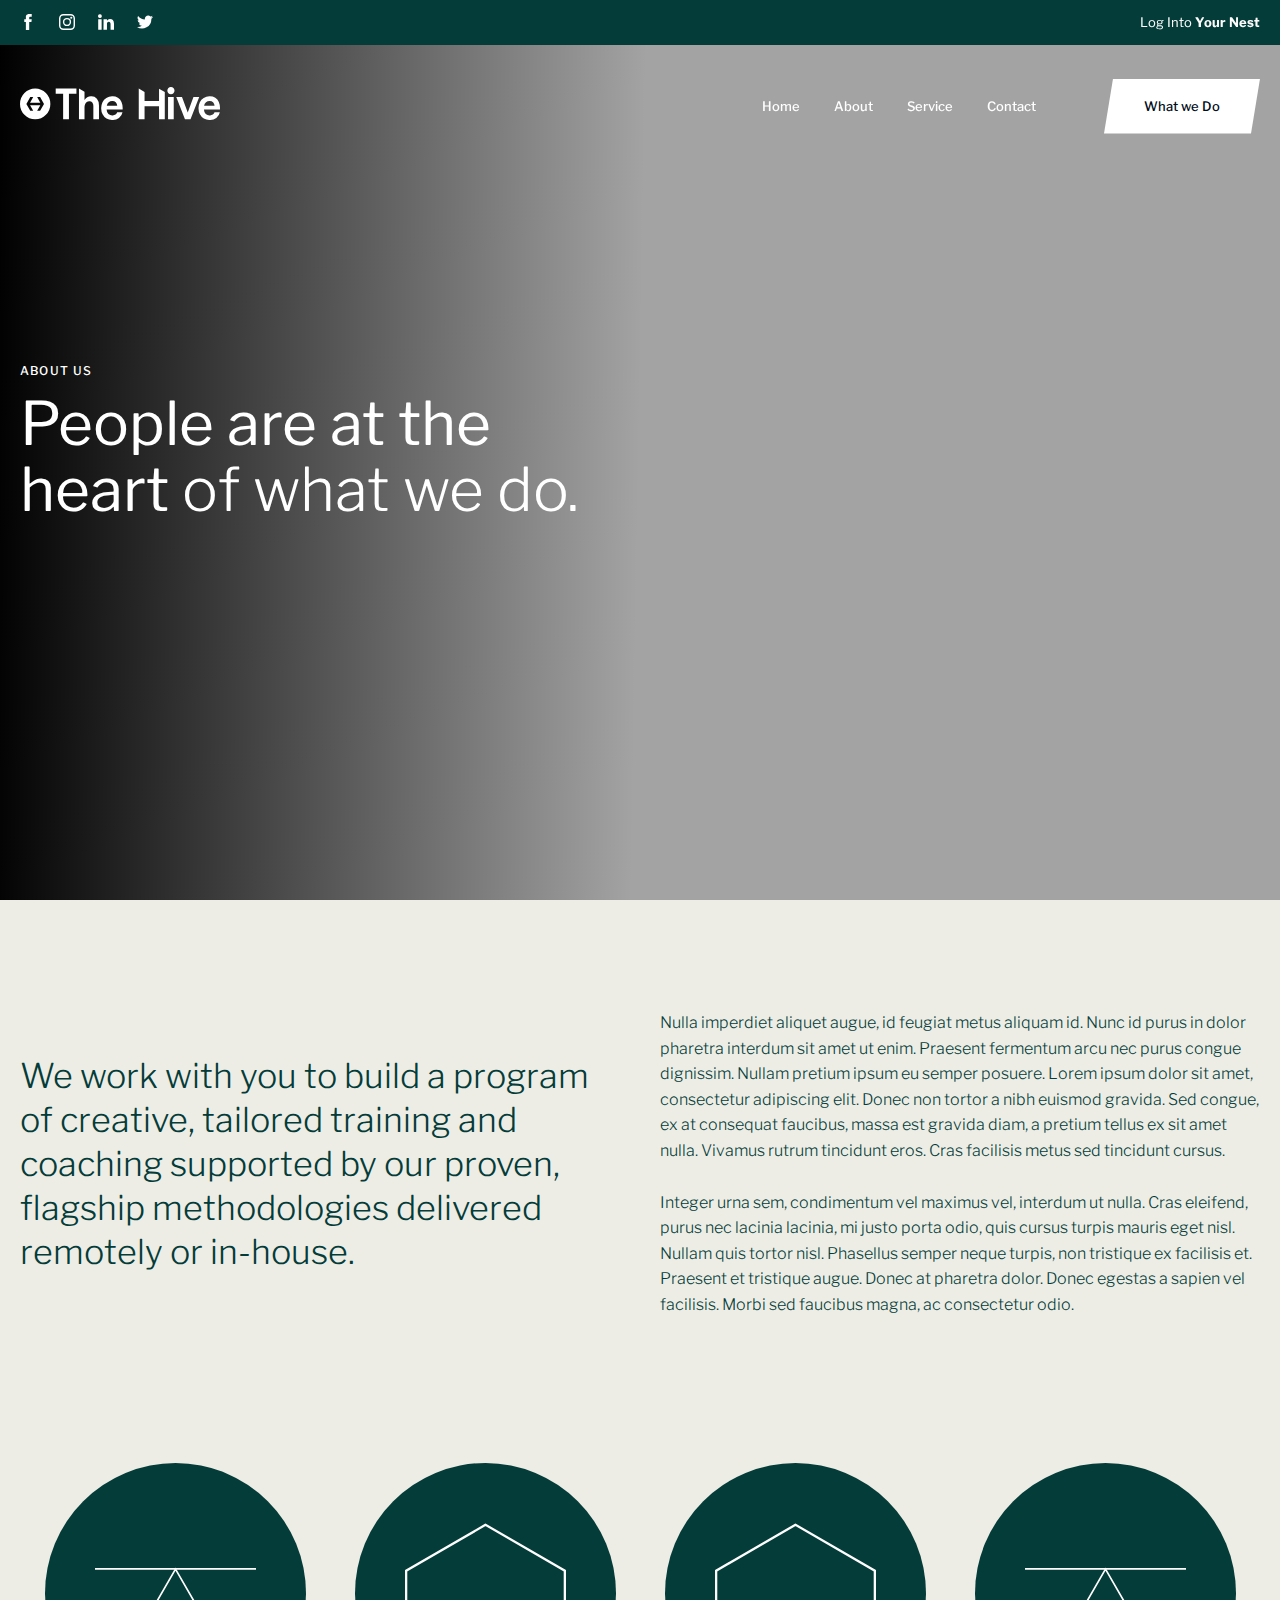
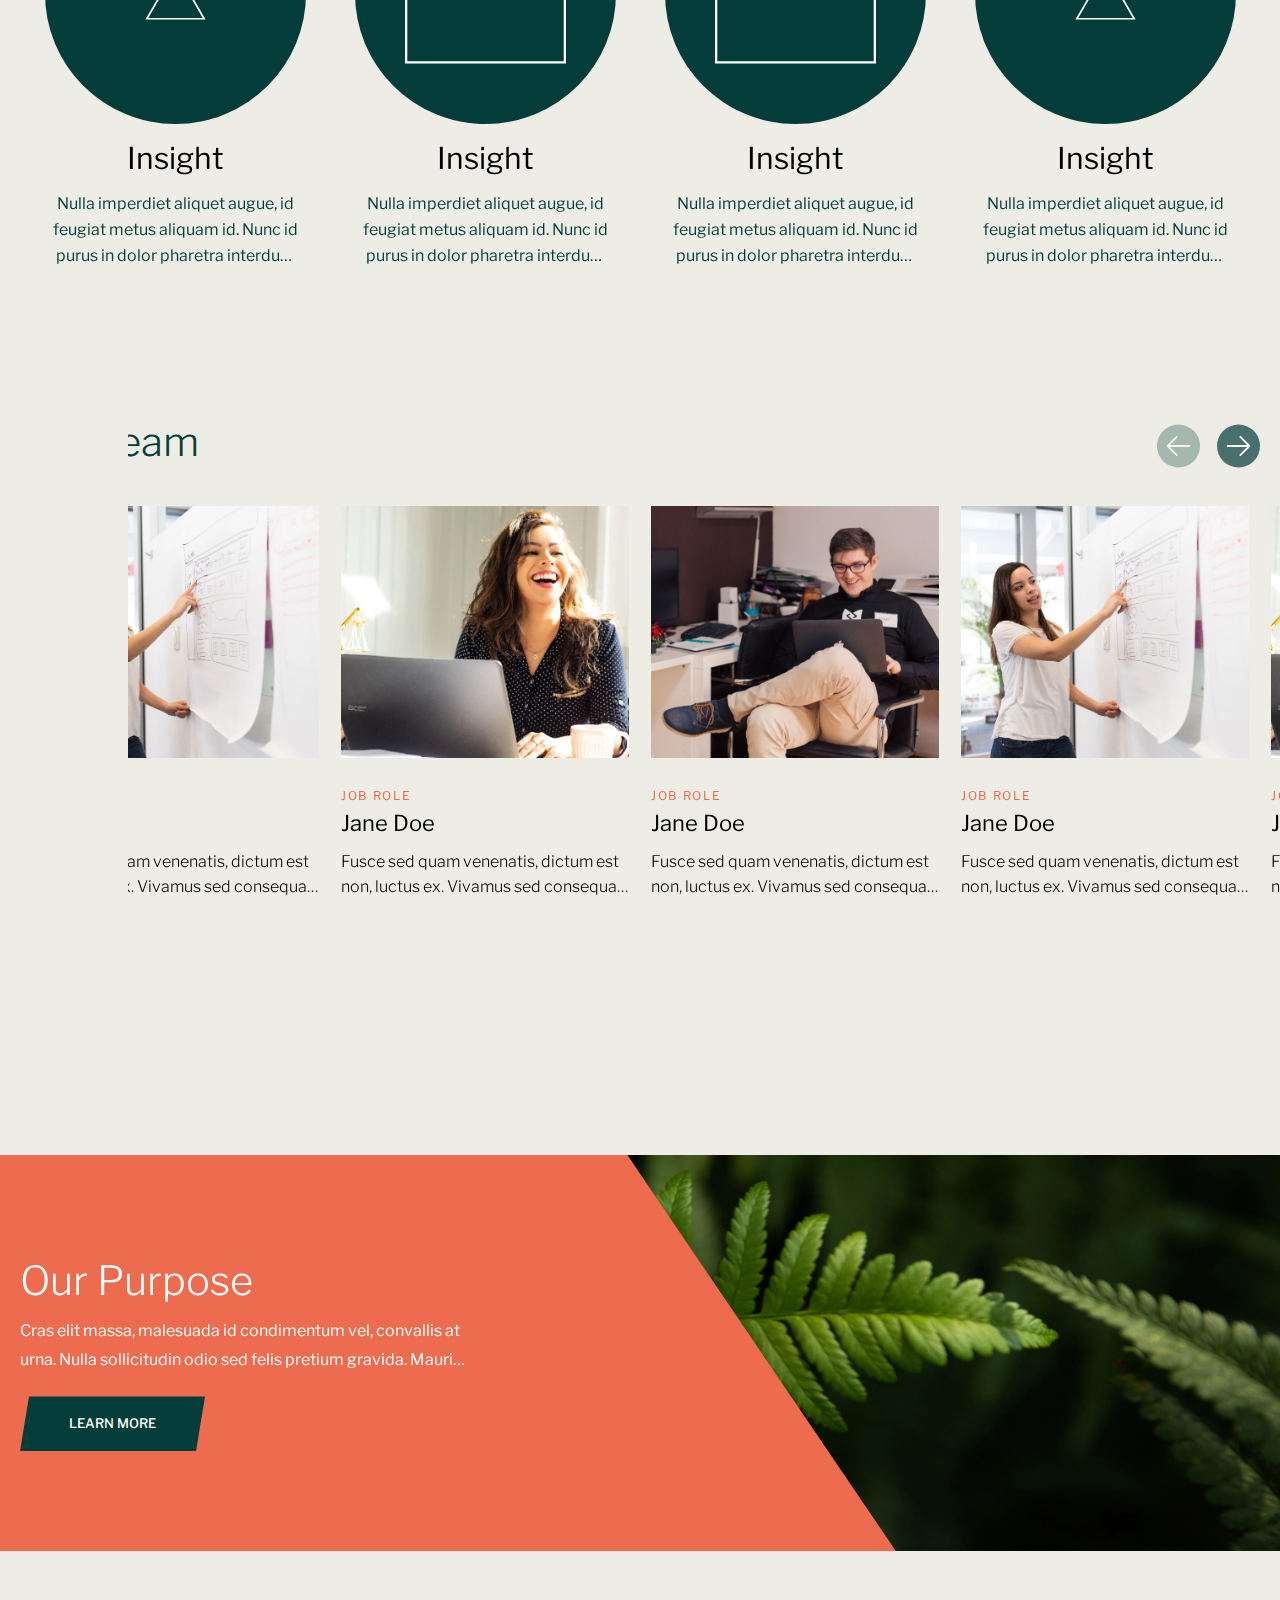
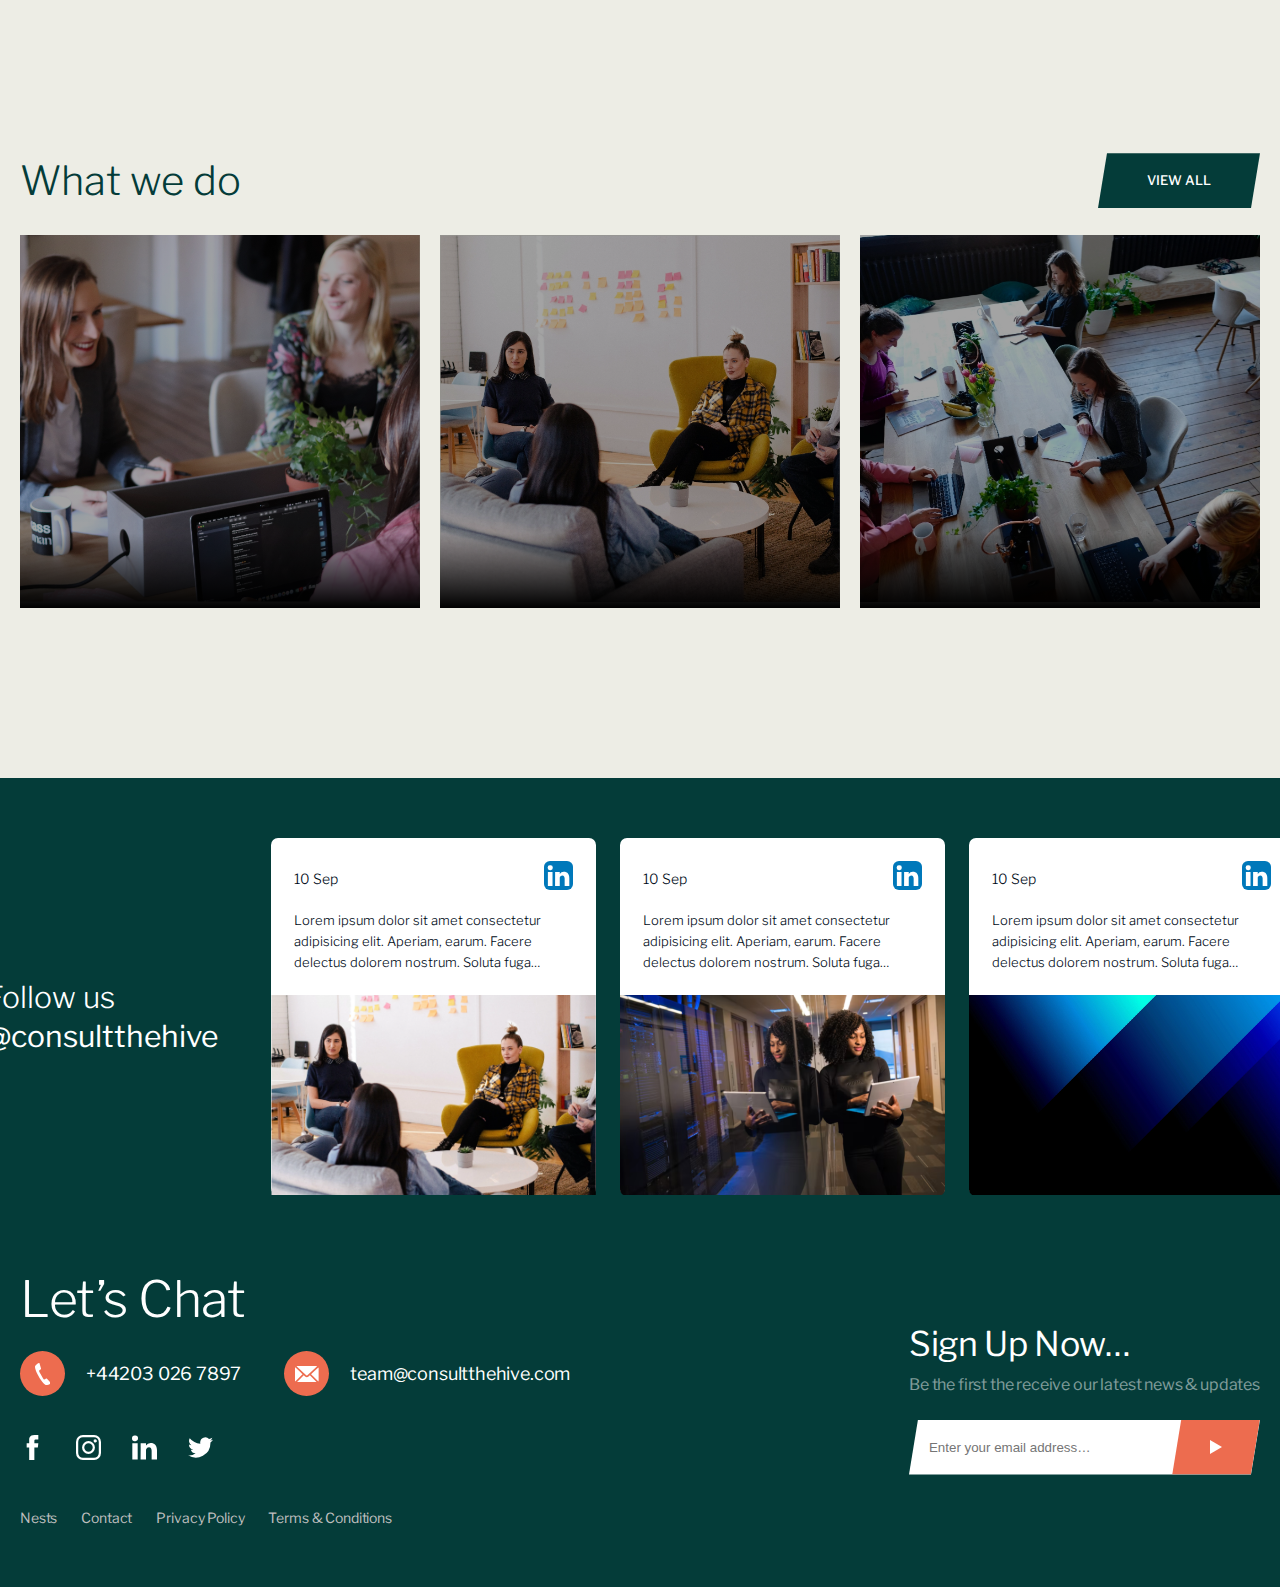
==== commit f7be9b21: "Our Purpose Page Design" ====
--- a/who-we-are.html
+++ b/who-we-are.html
@@ -10,603 +10,603 @@
 </head>
 
 <body>
-    <script src="./assests/js/main.js"></script>
-</body>
-<!-- Header Start -->
-<header>
-    <div class="header-top-bar">
+
+    <!-- Header Start -->
+    <header>
+        <div class="header-top-bar">
+            <div class="container">
+                <div class="top-bar">
+                    <div class="social-icons">
+                        <a href="javascript">
+                            <img src="./assests/images/icons/facebook.svg" alt="facebook" />
+                        </a>
+                        <a href="javascript">
+                            <img src="./assests/images/icons/instagram.svg" alt="instagram" />
+                        </a>
+                        <a href="javascript">
+                            <img src="./assests/images/icons/linkden.svg" alt="linkden" />
+                        </a>
+                        <a href="javascript">
+                            <img src="./assests/images/icons/twitter.svg" alt="twitter" />
+                        </a>
+                    </div>
+                    <div class="log-text">
+                        <a href="javascript:void(0);">Log Into <strong>Your Nest</strong></a>
+                    </div>
+                </div>
+            </div>
+        </div>
         <div class="container">
-            <div class="top-bar">
-                <div class="social-icons">
-                    <a href="javascript">
-                        <img src="./assests/images/icons/facebook.svg" alt="facebook" />
-                    </a>
-                    <a href="javascript">
-                        <img src="./assests/images/icons/instagram.svg" alt="instagram" />
-                    </a>
-                    <a href="javascript">
-                        <img src="./assests/images/icons/linkden.svg" alt="linkden" />
-                    </a>
-                    <a href="javascript">
-                        <img src="./assests/images/icons/twitter.svg" alt="twitter" />
-                    </a>
-                </div>
-                <div class="log-text">
-                    <a href="javascript:void(0);">Log Into <strong>Your Nest</strong></a>
-                </div>
-            </div>
-        </div>
-    </div>
-    <div class="container">
-        <div class="header-main-wrapper">
-            <div class="logo-nav-wrapper">
-                <a href="javascript:void(0);">
-                    <img src="./assests/images/logos/brand-logo.svg" class="light-brand-logo" alt="brand-logo" />
-                    <img src="./assests/images/logos/dark-brand-logo.svg" class="dark-brand-logo" alt="brand-logo" />
-                </a>
-                <div class="nav-bar">
-                    <svg xmlns="http://www.w3.org/2000/svg" width="39" height="22" viewBox="0 0 39 22">
-                        <g id="Group_2636" data-name="Group 2636" transform="translate(-319 -86)">
-                            <rect id="Rectangle_878" data-name="Rectangle 878" width="39" height="2" transform="translate(319 86)" />
-                            <rect id="Rectangle_879" data-name="Rectangle 879" width="39" height="2" transform="translate(319 96)" />
-                            <rect id="Rectangle_880" data-name="Rectangle 880" width="39" height="2" transform="translate(319 106)" />
-                        </g>
-                    </svg>
-                </div>
-            </div>
-            <div class="menu-items">
-                <div class="logo-nav-wrapper light">
+            <div class="header-main-wrapper">
+                <div class="logo-nav-wrapper">
                     <a href="javascript:void(0);">
-                        <img src="./assests/images/logos/dark-brand-logo.svg" alt="brand-logo" />
+                        <img src="./assests/images/logos/brand-logo.svg" class="light-brand-logo" alt="brand-logo" />
+                        <img src="./assests/images/logos/dark-brand-logo.svg" class="dark-brand-logo" alt="brand-logo" />
                     </a>
                     <div class="nav-bar">
-                        <svg xmlns="http://www.w3.org/2000/svg" width="51" height="51" viewBox="0 0 51 51">
-                            <g id="Group_931" data-name="Group 931" transform="translate(-1148 -140.32)">
-                                <circle id="Ellipse_25" data-name="Ellipse 25" cx="25.5" cy="25.5" r="25.5" transform="translate(1148 140.32)" fill="#ed6c4f" />
-                                <g id="Group_364" data-name="Group 364" transform="translate(1165.471 157.471)">
-                                    <rect id="Rectangle_35" data-name="Rectangle 35" width="22.133" height="1.844" transform="translate(0 15.651) rotate(-45)" fill="#fff" />
-                                    <rect id="Rectangle_36" data-name="Rectangle 36" width="22.133" height="1.844" transform="translate(15.651 16.955) rotate(-135)" fill="#fff" />
-                                </g>
+                        <svg xmlns="http://www.w3.org/2000/svg" width="39" height="22" viewBox="0 0 39 22">
+                            <g id="Group_2636" data-name="Group 2636" transform="translate(-319 -86)">
+                                <rect id="Rectangle_878" data-name="Rectangle 878" width="39" height="2" transform="translate(319 86)" />
+                                <rect id="Rectangle_879" data-name="Rectangle 879" width="39" height="2" transform="translate(319 96)" />
+                                <rect id="Rectangle_880" data-name="Rectangle 880" width="39" height="2" transform="translate(319 106)" />
                             </g>
                         </svg>
                     </div>
                 </div>
-                <ul>
-                    <li>
-                        <a href="javascript:void(0);">Home</a>
-                    </li>
-                    <li>
-                        <a href="javascript:void(0);">About</a>
-                    </li>
-                    <li>
-                        <a href="javascript:void(0);">Service</a>
-                    </li>
-                    <li>
-                        <a href="javascript:void(0);">Contact</a>
-                    </li>
-                    <li>
-                        <a href="javascript:void(0);" class="text-log-info">Log Into <strong>Your Nest</strong></a>
-                    </li>
-                    <li class="header-btn-wrapper">
-                        <a href="javascript:void(0);" class="btn-header">What we Do</a>
-                        <a href="javascript:void(0);" class="btn btn-secondary">GET IN TOUCH</a>
-                    </li>
-                </ul>
-            </div>
-        </div>
-    </div>
-</header>
-<!-- Header End -->
-
-<section class="hero-banner">
-    <div class="container">
-        <div class="hero-content">
-            <span class="caption">ABOUT US</span>
-            <h1>
-                <strong>People are at the<br> heart</strong> of what we do.
-            </h1>
-        </div>
-    </div>
-    <div class="hero-image">
-        <img src="./assests/images/section/about-hero.png" alt="about-hero" />
-    </div>
-</section>
-
-<div class="who-we-are-bg">
-
-    <section>
-        <div class="container">
-            <div class="two-col-content">
-                <div class="col-content">
-                    <h2>We work with you to build a program of creative, tailored training and coaching supported by our proven, flagship methodologies delivered remotely or in-house.</h2>
-                </div>
-                <div class="col-content">
-                    <p>Nulla imperdiet aliquet augue, id feugiat metus aliquam id. Nunc id purus in dolor pharetra interdum sit amet ut enim.
-                        Praesent fermentum arcu nec purus congue dignissim. Nullam pretium ipsum eu semper posuere. Lorem ipsum dolor sit amet,
-                        consectetur adipiscing elit. Donec non tortor a nibh euismod gravida. Sed congue, ex at consequat faucibus, massa est gravida diam,
-                        a pretium tellus ex sit amet nulla. Vivamus rutrum tincidunt eros. Cras facilisis metus sed tincidunt cursus. </p>
-                    <p>Integer urna sem, condimentum vel maximus vel,
-                        interdum ut nulla. Cras eleifend, purus nec lacinia lacinia, mi justo porta odio, quis cursus turpis mauris eget nisl. Nullam quis tortor nisl.
-                        Phasellus semper neque turpis, non tristique ex facilisis et. Praesent et tristique augue. Donec at pharetra dolor. Donec egestas a sapien vel facilisis.
-                        Morbi sed faucibus magna, ac consectetur odio.</p>
-                </div>
-            </div>
-        </div>
-    </section>
-
-    <section class="about-resources">
-        <div class="container">
-            <div class="about-resources-slider splide" role="group" aria-label="Splide Basic HTML Example">
-                <div class="splide__track">
-                    <ul class="splide__list">
-                        <li class="splide__slide">
-                            <div class="about-resources-slide">
-                                <div class="about-resources-img">
-                                    <img src="./assests/images/icons/validate.svg" alt="insight" />
-                                </div>
-                                <h4>Insight</h4>
-                                <p class="truncate-3">
-                                    Nulla imperdiet aliquet augue, id feugiat metus aliquam id. Nunc id purus in dolor pharetra interdum sit amet ut enim. Praesent fermentum arcu nec purus congue dignissim. Nullam pretium ipsum eu semper posuere. Lorem ipsum dolor sit amet, consectetur adipiscing elit. Donec non tortor a nibh euismod gravida. Sed congue, ex at consequat faucibus, massa est gravida diam, a pretium tellus ex sit amet nulla. Vivamus rutrum tincidunt eros. Cras facilisis metus sed tincidunt cursus.
-                                </p>
-                            </div>
-                        </li>
-                        <li class="splide__slide">
-                            <div class="about-resources-slide">
-                                <div class="about-resources-img">
-                                    <img src="./assests/images/icons/reframe.svg" alt="insight" />
-                                </div>
-                                <h4>Insight</h4>
-                                <p class="truncate-3">
-                                    Nulla imperdiet aliquet augue, id feugiat metus aliquam id. Nunc id purus in dolor pharetra interdum sit amet ut enim. Praesent fermentum arcu nec purus congue dignissim. Nullam pretium ipsum eu semper posuere. Lorem ipsum dolor sit amet, consectetur adipiscing elit. Donec non tortor a nibh euismod gravida. Sed congue, ex at consequat faucibus, massa est gravida diam, a pretium tellus ex sit amet nulla. Vivamus rutrum tincidunt eros. Cras facilisis metus sed tincidunt cursus.
-                                </p>
-                            </div>
-                        </li>
-                        <li class="splide__slide">
-                            <div class="about-resources-slide">
-                                <div class="about-resources-img">
-                                    <img src="./assests/images/icons/situation.svg" alt="situation" />
-                                </div>
-                                <h4>Insight</h4>
-                                <p class="truncate-3">
-                                    Nulla imperdiet aliquet augue, id feugiat metus aliquam id. Nunc id purus in dolor pharetra interdum sit amet ut enim. Praesent fermentum arcu nec purus congue dignissim. Nullam pretium ipsum eu semper posuere. Lorem ipsum dolor sit amet, consectetur adipiscing elit. Donec non tortor a nibh euismod gravida. Sed congue, ex at consequat faucibus, massa est gravida diam, a pretium tellus ex sit amet nulla. Vivamus rutrum tincidunt eros. Cras facilisis metus sed tincidunt cursus.
-                                </p>
-                            </div>
-                        </li>
-                        <li class="splide__slide">
-                            <div class="about-resources-slide">
-                                <div class="about-resources-img">
-                                    <img src="./assests/images/icons/validate.svg" alt="insight" />
-                                </div>
-                                <h4>Insight</h4>
-                                <p class="truncate-3">
-                                    Nulla imperdiet aliquet augue, id feugiat metus aliquam id. Nunc id purus in dolor pharetra interdum sit amet ut enim. Praesent fermentum arcu nec purus congue dignissim. Nullam pretium ipsum eu semper posuere. Lorem ipsum dolor sit amet, consectetur adipiscing elit. Donec non tortor a nibh euismod gravida. Sed congue, ex at consequat faucibus, massa est gravida diam, a pretium tellus ex sit amet nulla. Vivamus rutrum tincidunt eros. Cras facilisis metus sed tincidunt cursus.
-                                </p>
-                            </div>
-                        </li>
-                        <li class="splide__slide">
-                            <div class="about-resources-slide">
-                                <div class="about-resources-img">
-                                    <img src="./assests/images/section/insight.svg" alt="insight" />
-                                </div>
-                                <h4>Insight</h4>
-                                <p class="truncate-3">
-                                    Nulla imperdiet aliquet augue, id feugiat metus aliquam id. Nunc id purus in dolor pharetra interdum sit amet ut enim. Praesent fermentum arcu nec purus congue dignissim. Nullam pretium ipsum eu semper posuere. Lorem ipsum dolor sit amet, consectetur adipiscing elit. Donec non tortor a nibh euismod gravida. Sed congue, ex at consequat faucibus, massa est gravida diam, a pretium tellus ex sit amet nulla. Vivamus rutrum tincidunt eros. Cras facilisis metus sed tincidunt cursus.
-                                </p>
-                            </div>
-                        </li>
-                        <li class="splide__slide">
-                            <div class="about-resources-slide">
-                                <div class="about-resources-img">
-                                    <img src="./assests/images/section/impact.svg" alt="impact" />
-                                </div>
-                                <h4>Insight</h4>
-                                <p class="truncate-3">
-                                    Nulla imperdiet aliquet augue, id feugiat metus aliquam id. Nunc id purus in dolor pharetra interdum sit amet ut enim. Praesent fermentum arcu nec purus congue dignissim. Nullam pretium ipsum eu semper posuere. Lorem ipsum dolor sit amet, consectetur adipiscing elit. Donec non tortor a nibh euismod gravida. Sed congue, ex at consequat faucibus, massa est gravida diam, a pretium tellus ex sit amet nulla. Vivamus rutrum tincidunt eros. Cras facilisis metus sed tincidunt cursus.
-                                </p>
-                            </div>
-                        </li>
-                    </ul>
-                </div>
-            </div>
-        </div>
-    </section>
-
-    <!-- Our Resources  -->
-    <section class="our-resources">
-        <div class="container">
-            <div class="resources-heading">
-                <h2>Our Team</h2>
-            </div>
-            <div class="our-resources-slider splide" role="group" aria-label="Splide Basic HTML Example">
-                <div class="splide__arrows">
-                    <button class="splide__arrow splide__arrow--prev">
-                        <svg data-slot="icon" fill="none" stroke-width="1.5" stroke="currentColor" viewBox="0 0 24 24" xmlns="http://www.w3.org/2000/svg" aria-hidden="true">
-                            <path stroke-linecap="round" stroke-linejoin="round" d="M10.5 19.5 3 12m0 0 7.5-7.5M3 12h18"></path>
-                        </svg>
-                    </button>
-                    <button class="splide__arrow splide__arrow--next">
-                        <svg data-slot="icon" fill="none" stroke-width="1.5" stroke="currentColor" viewBox="0 0 24 24" xmlns="http://www.w3.org/2000/svg" aria-hidden="true">
-                            <path stroke-linecap="round" stroke-linejoin="round" d="M13.5 4.5 21 12m0 0-7.5 7.5M21 12H3"></path>
-                        </svg>
-                    </button>
-                </div>
-                <div class="splide__track">
-                    <ul class="splide__list">
-                        <li class="splide__slide">
-                            <div class="resources-card">
-                                <div class="resources-card-img">
-                                    <img src="./assests/images/section/team01.png" alt="team01" />
-                                </div>
-                                <div class="resources-content">
-                                    <span>JOB ROLE</span>
-                                    <h5>Jane Doe</h5>
-                                    <p class="truncate-2">
-                                        Fusce sed quam venenatis, dictum est non, luctus ex. Vivamus sed consequat metus, a imperdiet ante. Nullam finibus vulputate massa sit amet tristique. Fusce efficitur dui eu cursus tincidunt. Aenean at hendrerit dolor. Fusce mattis quam mi, ut ullamcorper quam mattis vitae. Donec at tempor eros.
-                                    </p>
-                                </div>
-                            </div>
-                        </li>
-                        <li class="splide__slide">
-                            <div class="resources-card">
-                                <div class="resources-card-img">
-                                    <img src="./assests/images/section/team02.png" alt="team01" />
-                                </div>
-                                <div class="resources-content">
-                                    <span>JOB ROLE</span>
-                                    <h5>Jane Doe</h5>
-                                    <p class="truncate-2">
-                                        Fusce sed quam venenatis, dictum est non, luctus ex. Vivamus sed consequat metus, a imperdiet ante. Nullam finibus vulputate massa sit amet tristique. Fusce efficitur dui eu cursus tincidunt. Aenean at hendrerit dolor. Fusce mattis quam mi, ut ullamcorper quam mattis vitae. Donec at tempor eros.
-                                    </p>
-                                </div>
-                            </div>
-                        </li>
-                        <li class="splide__slide">
-                            <div class="resources-card">
-                                <div class="resources-card-img">
-                                    <img src="./assests/images/section/team03.png" alt="team01" />
-                                </div>
-                                <div class="resources-content">
-                                    <span>JOB ROLE</span>
-                                    <h5>Jane Doe</h5>
-                                    <p class="truncate-2">
-                                        Fusce sed quam venenatis, dictum est non, luctus ex. Vivamus sed consequat metus, a imperdiet ante. Nullam finibus vulputate massa sit amet tristique. Fusce efficitur dui eu cursus tincidunt. Aenean at hendrerit dolor. Fusce mattis quam mi, ut ullamcorper quam mattis vitae. Donec at tempor eros.
-                                    </p>
-                                </div>
-                            </div>
-                        </li>
-                        <li class="splide__slide">
-                            <div class="resources-card">
-                                <div class="resources-card-img">
-                                    <img src="./assests/images/section/team01.png" alt="team01" />
-                                </div>
-                                <div class="resources-content">
-                                    <span>JOB ROLE</span>
-                                    <h5>Jane Doe</h5>
-                                    <p class="truncate-2">
-                                        Fusce sed quam venenatis, dictum est non, luctus ex. Vivamus sed consequat metus, a imperdiet ante. Nullam finibus vulputate massa sit amet tristique. Fusce efficitur dui eu cursus tincidunt. Aenean at hendrerit dolor. Fusce mattis quam mi, ut ullamcorper quam mattis vitae. Donec at tempor eros.
-                                    </p>
-                                </div>
-                            </div>
-                        </li>
-                        <li class="splide__slide">
-                            <div class="resources-card">
-                                <div class="resources-card-img">
-                                    <img src="./assests/images/section/team02.png" alt="team01" />
-                                </div>
-                                <div class="resources-content">
-                                    <span>JOB ROLE</span>
-                                    <h5>Jane Doe</h5>
-                                    <p class="truncate-2">
-                                        Fusce sed quam venenatis, dictum est non, luctus ex. Vivamus sed consequat metus, a imperdiet ante. Nullam finibus vulputate massa sit amet tristique. Fusce efficitur dui eu cursus tincidunt. Aenean at hendrerit dolor. Fusce mattis quam mi, ut ullamcorper quam mattis vitae. Donec at tempor eros.
-                                    </p>
-                                </div>
-                            </div>
-                        </li>
-                        <li class="splide__slide">
-                            <div class="resources-card">
-                                <div class="resources-card-img">
-                                    <img src="./assests/images/section/team03.png" alt="team01" />
-                                </div>
-                                <div class="resources-content">
-                                    <span>JOB ROLE</span>
-                                    <h5>Jane Doe</h5>
-                                    <p class="truncate-2">
-                                        Fusce sed quam venenatis, dictum est non, luctus ex. Vivamus sed consequat metus, a imperdiet ante. Nullam finibus vulputate massa sit amet tristique. Fusce efficitur dui eu cursus tincidunt. Aenean at hendrerit dolor. Fusce mattis quam mi, ut ullamcorper quam mattis vitae. Donec at tempor eros.
-                                    </p>
-                                </div>
-                            </div>
-                        </li>
-
-                    </ul>
-                </div>
-            </div>
-        </div>
-    </section>
-
-    <!-- Our Purpose -->
-    <div class="our-purpose">
-        <div class="container">
-            <div class="inner-content">
-                <h2>Our Purpose</h2>
-                <p class="truncate-2">Cras elit massa, malesuada id condimentum vel, convallis at urna. Nulla sollicitudin odio sed felis pretium gravida. Mauris condimentum, orci vel mattis vestibulum, arcu orci ultrices dolor. sit amet porttitor nisi lacus sed tellus. Duis nec ex bibendum, dictum lectus vel, facilisis lectus. Cras elit massa, malesuada id condimentum vel, convallis at urna. Nulla sollicitudin odio sed felis pretium gravida. Mauris condimentum, orci vel mattis vestibulum, arcu orci ultrices dolor, sit amet porttitor nisi lacus sed tellus. Duis nec ex bibendum dictum lectus vel, facilisis lectus.</p>
-                <a href="javascript:void(0);" class="btn btn-secondary">
-                    LEARN MORE
-                </a>
-            </div>
-        </div>
-    </div>
-
-    <section class="about-card-content">
-        <div class="container">
-            <div class="what-we-do">
-                <div class="what-we-header">
-                    <h3>What we do</h3>
-                    <a href="javascript:void(0);" class="btn btn-secondary">VIEW ALL</a>
-                </div>
-                <div class="what-we-cards">
-                    <a href="javascript:void(0);" class="we-card">
-                        <div class="we-card-img">
-                            <img src="./assests/images/section/problem-solving.png.png" alt="problem-solving.png" />
-                        </div>
-                        <div class="we-card-content">
-                            <h4>Problem Solving</h4>
-                            <span class="we-card-icon">
-                                <svg xmlns="http://www.w3.org/2000/svg" viewBox="0 0 24 24" fill="none" stroke="currentColor" stroke-linecap="round" stroke-linejoin="round" width="24" height="24" stroke-width="2">
-                                    <path d="M5 12l14 0"></path>
-                                    <path d="M15 16l4 -4"></path>
-                                    <path d="M15 8l4 4"></path>
-                                </svg>
-                            </span>
-                        </div>
-                    </a>
-                    <a href="javascript:void(0);" class="we-card">
-                        <div class="we-card-img">
-                            <img src="./assests/images/section/communication.png" alt="communication" />
-                        </div>
-                        <div class="we-card-content">
-                            <h4>Communication</h4>
-                            <span class="we-card-icon">
-                                <svg xmlns="http://www.w3.org/2000/svg" viewBox="0 0 24 24" fill="none" stroke="currentColor" stroke-linecap="round" stroke-linejoin="round" width="24" height="24" stroke-width="2">
-                                    <path d="M5 12l14 0"></path>
-                                    <path d="M15 16l4 -4"></path>
-                                    <path d="M15 8l4 4"></path>
-                                </svg>
-                            </span>
-                        </div>
-                    </a>
-                    <a href="javascript:void(0);" class="we-card">
-                        <div class="we-card-img">
-                            <img src="./assests/images/section/leadership.png" alt="leadership" />
-                        </div>
-                        <div class="we-card-content">
-                            <h4>Leadership</h4>
-                            <span class="we-card-icon">
-                                <svg xmlns="http://www.w3.org/2000/svg" viewBox="0 0 24 24" fill="none" stroke="currentColor" stroke-linecap="round" stroke-linejoin="round" width="24" height="24" stroke-width="2">
-                                    <path d="M5 12l14 0"></path>
-                                    <path d="M15 16l4 -4"></path>
-                                    <path d="M15 8l4 4"></path>
-                                </svg>
-                            </span>
-                        </div>
-                    </a>
-                </div>
-            </div>
-        </div>
-    </section>
-
-</div>
-
-<!-- Footer -->
-<footer>
-    <div class="container">
-        <div class="footer-header">
-            <div class="follow-us-text">
-                <h3>Follow us <strong>@consultthehive</strong></h3>
-            </div>
-            <div class="footer-grid-cards">
-                <div class="foot-card-item">
-                    <div class="foot-card-content">
-                        <div class="foot-card-inner-flex">
-                            <span>10 Sep</span>
-                            <a href="javascript:void(0);">
-                                <svg xmlns="http://www.w3.org/2000/svg" width="29" height="29" viewBox="0 0 29 29">
-                                    <g id="Group_2585" data-name="Group 2585" transform="translate(19725.932 -8839)">
-                                        <rect id="Rectangle_909" data-name="Rectangle 909" width="29" height="29" rx="6" transform="translate(-19725.932 8839)" fill="#0078ba" />
-                                        <g id="Group_2584" data-name="Group 2584" transform="translate(-19722.328 8843.304)">
-                                            <path id="Path_179" data-name="Path 179" d="M1192.283,520.52v8.024h-4.652v-7.487c0-1.88-.672-3.164-2.356-3.164a2.544,2.544,0,0,0-2.387,1.7,3.192,3.192,0,0,0-.154,1.134v7.815h-4.653s.063-12.68,0-13.993h4.653v1.983c-.009.015-.022.031-.03.045h.03v-.045a4.62,4.62,0,0,1,4.193-2.312c3.062,0,5.357,2,5.357,6.3Zm-19.071-12.714a2.424,2.424,0,1,0-.061,4.836h.031a2.425,2.425,0,1,0,.03-4.836Zm-2.356,20.739h4.651V514.552h-4.651Zm0,0" transform="translate(-1170.58 -507.806)" fill="#fff" />
-                                        </g>
+                <div class="menu-items">
+                    <div class="logo-nav-wrapper light">
+                        <a href="javascript:void(0);">
+                            <img src="./assests/images/logos/dark-brand-logo.svg" alt="brand-logo" />
+                        </a>
+                        <div class="nav-bar">
+                            <svg xmlns="http://www.w3.org/2000/svg" width="51" height="51" viewBox="0 0 51 51">
+                                <g id="Group_931" data-name="Group 931" transform="translate(-1148 -140.32)">
+                                    <circle id="Ellipse_25" data-name="Ellipse 25" cx="25.5" cy="25.5" r="25.5" transform="translate(1148 140.32)" fill="#ed6c4f" />
+                                    <g id="Group_364" data-name="Group 364" transform="translate(1165.471 157.471)">
+                                        <rect id="Rectangle_35" data-name="Rectangle 35" width="22.133" height="1.844" transform="translate(0 15.651) rotate(-45)" fill="#fff" />
+                                        <rect id="Rectangle_36" data-name="Rectangle 36" width="22.133" height="1.844" transform="translate(15.651 16.955) rotate(-135)" fill="#fff" />
                                     </g>
-                                </svg>
-                            </a>
-                        </div>
-                        <p class="truncate-3">
-                            Lorem ipsum dolor sit amet consectetur adipisicing elit. Aperiam,
-                            earum. Facere delectus dolorem nostrum. Soluta fuga quidem nihil
-                            tempore aliquam dolorum consequatur, dolor, cumque deleniti
-                            molestiae possimus repudiandae, asperiores architecto.
-                        </p>
-                    </div>
-                    <div class="foot-card-img">
-                        <img src="./assests/images/section/communication.png" alt="footer01">
-                    </div>
-                </div>
-                <div class="foot-card-item">
-                    <div class="foot-card-content">
-                        <div class="foot-card-inner-flex">
-                            <span>10 Sep</span>
-                            <a href="javascript:void(0);">
-                                <svg xmlns="http://www.w3.org/2000/svg" width="29" height="29" viewBox="0 0 29 29">
-                                    <g id="Group_2585" data-name="Group 2585" transform="translate(19725.932 -8839)">
-                                        <rect id="Rectangle_909" data-name="Rectangle 909" width="29" height="29" rx="6" transform="translate(-19725.932 8839)" fill="#0078ba" />
-                                        <g id="Group_2584" data-name="Group 2584" transform="translate(-19722.328 8843.304)">
-                                            <path id="Path_179" data-name="Path 179" d="M1192.283,520.52v8.024h-4.652v-7.487c0-1.88-.672-3.164-2.356-3.164a2.544,2.544,0,0,0-2.387,1.7,3.192,3.192,0,0,0-.154,1.134v7.815h-4.653s.063-12.68,0-13.993h4.653v1.983c-.009.015-.022.031-.03.045h.03v-.045a4.62,4.62,0,0,1,4.193-2.312c3.062,0,5.357,2,5.357,6.3Zm-19.071-12.714a2.424,2.424,0,1,0-.061,4.836h.031a2.425,2.425,0,1,0,.03-4.836Zm-2.356,20.739h4.651V514.552h-4.651Zm0,0" transform="translate(-1170.58 -507.806)" fill="#fff" />
-                                        </g>
-                                    </g>
-                                </svg>
-                            </a>
-                        </div>
-                        <p class="truncate-3">
-                            Lorem ipsum dolor sit amet consectetur adipisicing elit. Aperiam,
-                            earum. Facere delectus dolorem nostrum. Soluta fuga quidem nihil
-                            tempore aliquam dolorum consequatur, dolor, cumque deleniti
-                            molestiae possimus repudiandae, asperiores architecto.
-                        </p>
-                    </div>
-                    <div class="foot-card-img">
-                        <img src="./assests/images/section/footer02.png" alt="footer01">
-                    </div>
-                </div>
-                <div class="foot-card-item">
-                    <div class="foot-card-content">
-                        <div class="foot-card-inner-flex">
-                            <span>10 Sep</span>
-                            <a href="javascript:void(0);">
-                                <svg xmlns="http://www.w3.org/2000/svg" width="29" height="29" viewBox="0 0 29 29">
-                                    <g id="Group_2585" data-name="Group 2585" transform="translate(19725.932 -8839)">
-                                        <rect id="Rectangle_909" data-name="Rectangle 909" width="29" height="29" rx="6" transform="translate(-19725.932 8839)" fill="#0078ba" />
-                                        <g id="Group_2584" data-name="Group 2584" transform="translate(-19722.328 8843.304)">
-                                            <path id="Path_179" data-name="Path 179" d="M1192.283,520.52v8.024h-4.652v-7.487c0-1.88-.672-3.164-2.356-3.164a2.544,2.544,0,0,0-2.387,1.7,3.192,3.192,0,0,0-.154,1.134v7.815h-4.653s.063-12.68,0-13.993h4.653v1.983c-.009.015-.022.031-.03.045h.03v-.045a4.62,4.62,0,0,1,4.193-2.312c3.062,0,5.357,2,5.357,6.3Zm-19.071-12.714a2.424,2.424,0,1,0-.061,4.836h.031a2.425,2.425,0,1,0,.03-4.836Zm-2.356,20.739h4.651V514.552h-4.651Zm0,0" transform="translate(-1170.58 -507.806)" fill="#fff" />
-                                        </g>
-                                    </g>
-                                </svg>
-                            </a>
-                        </div>
-                        <p class="truncate-3">
-                            Lorem ipsum dolor sit amet consectetur adipisicing elit. Aperiam,
-                            earum. Facere delectus dolorem nostrum. Soluta fuga quidem nihil
-                            tempore aliquam dolorum consequatur, dolor, cumque deleniti
-                            molestiae possimus repudiandae, asperiores architecto.
-                        </p>
-                    </div>
-                    <div class="foot-card-img">
-                        <img src="./assests/images/section/footer01.png" alt="footer01">
-                    </div>
-                </div>
-            </div>
-        </div>
-        <div class="footer-body">
-            <div>
-                <h2>Let’s Chat</h2>
-                <div class="foot-contact-info">
-                    <a href="tel:442030267897" class="contact-info-links">
-                        <div class="contact-info-icon">
-                            <svg xmlns="http://www.w3.org/2000/svg" width="15.869" height="22.119" viewBox="0 0 15.869 22.119">
-                                <path id="Path_1490" data-name="Path 1490" d="M177.156,43.2c.654.952,1.038,1.525,2.168,1.059a1.434,1.434,0,0,1,1.635-.643l4.106,4.314c-.03.583-.628,1.014-1.236,1.279-1.329.422-3.027,1.174-3.952.793-3.591-1.479-11.171-14.608-10.656-18.457.133-.992,1.633-2.087,2.662-3.026a1.77,1.77,0,0,1,1.726-.43l1.683,5.714a1.433,1.433,0,0,1-1.374,1.094c-.969.746-.665,1.365-.167,2.407l3.4,5.9Z" transform="translate(-169.196 -27.988)" fill="currentColor" fill-rule="evenodd" />
-                            </svg>
-                        </div>
-                        <span>+44203 026 7897</span>
-                    </a>
-                    <a href="mailto:team@consultthehive.com" class="contact-info-links">
-                        <div class="contact-info-icon">
-                            <svg xmlns="http://www.w3.org/2000/svg" width="23.636" height="16.883" viewBox="0 0 23.636 16.883">
-                                <g id="noun-email-4619798" transform="translate(-104.996 -105.002)">
-                                    <path id="Path_1484" data-name="Path 1484" d="M148.426,297.792l-1.333,1.24a2.521,2.521,0,0,1-3.426,0l-1.334-1.248-7.326,7.331a2.491,2.491,0,0,0,1.085.253h18.571a2.492,2.492,0,0,0,1.085-.253Z" transform="translate(-28.564 -183.483)" fill="currentColor" />
-                                    <path id="Path_1485" data-name="Path 1485" d="M446.332,135.315a2.5,2.5,0,0,0-.275-1.124l-7.26,6.753,7.281,7.274a2.491,2.491,0,0,0,.253-1.085Z" transform="translate(-317.7 -27.781)" fill="currentColor" />
-                                    <path id="Path_1486" data-name="Path 1486" d="M146.231,114.314a.839.839,0,0,0,1.135-.006l9.759-9.074a2.511,2.511,0,0,0-1.044-.231H137.51a2.523,2.523,0,0,0-1.013.213Z" transform="translate(-29.982 0)" fill="currentColor" />
-                                    <path id="Path_1487" data-name="Path 1487" d="M105.289,133.51a2.5,2.5,0,0,0-.293,1.157v11.818a2.491,2.491,0,0,0,.253,1.085l7.285-7.285Z" transform="translate(0 -27.133)" fill="currentColor" />
                                 </g>
                             </svg>
                         </div>
-                        <span>team@consultthehive.com</span>
+                    </div>
+                    <ul>
+                        <li>
+                            <a href="javascript:void(0);">Home</a>
+                        </li>
+                        <li>
+                            <a href="javascript:void(0);">About</a>
+                        </li>
+                        <li>
+                            <a href="javascript:void(0);">Service</a>
+                        </li>
+                        <li>
+                            <a href="javascript:void(0);">Contact</a>
+                        </li>
+                        <li>
+                            <a href="javascript:void(0);" class="text-log-info">Log Into <strong>Your Nest</strong></a>
+                        </li>
+                        <li class="header-btn-wrapper">
+                            <a href="javascript:void(0);" class="btn-header">What we Do</a>
+                            <a href="javascript:void(0);" class="btn btn-secondary">GET IN TOUCH</a>
+                        </li>
+                    </ul>
+                </div>
+            </div>
+        </div>
+    </header>
+    <!-- Header End -->
+
+    <section class="hero-banner">
+        <div class="container">
+            <div class="hero-content">
+                <span class="caption">ABOUT US</span>
+                <h1>
+                    <strong>People are at the<br> heart</strong> of what we do.
+                </h1>
+            </div>
+        </div>
+        <div class="hero-image">
+            <img src="./assests/images/section/about-hero.png" alt="about-hero" />
+        </div>
+    </section>
+
+    <div class="who-we-are-bg">
+
+        <section>
+            <div class="container">
+                <div class="two-col-content">
+                    <div class="col-content">
+                        <h2>We work with you to build a program of creative, tailored training and coaching supported by our proven, flagship methodologies delivered remotely or in-house.</h2>
+                    </div>
+                    <div class="col-content">
+                        <p>Nulla imperdiet aliquet augue, id feugiat metus aliquam id. Nunc id purus in dolor pharetra interdum sit amet ut enim.
+                            Praesent fermentum arcu nec purus congue dignissim. Nullam pretium ipsum eu semper posuere. Lorem ipsum dolor sit amet,
+                            consectetur adipiscing elit. Donec non tortor a nibh euismod gravida. Sed congue, ex at consequat faucibus, massa est gravida diam,
+                            a pretium tellus ex sit amet nulla. Vivamus rutrum tincidunt eros. Cras facilisis metus sed tincidunt cursus. </p>
+                        <p>Integer urna sem, condimentum vel maximus vel,
+                            interdum ut nulla. Cras eleifend, purus nec lacinia lacinia, mi justo porta odio, quis cursus turpis mauris eget nisl. Nullam quis tortor nisl.
+                            Phasellus semper neque turpis, non tristique ex facilisis et. Praesent et tristique augue. Donec at pharetra dolor. Donec egestas a sapien vel facilisis.
+                            Morbi sed faucibus magna, ac consectetur odio.</p>
+                    </div>
+                </div>
+            </div>
+        </section>
+
+        <section class="about-resources">
+            <div class="container">
+                <div class="about-resources-slider splide" role="group" aria-label="Splide Basic HTML Example">
+                    <div class="splide__track">
+                        <ul class="splide__list">
+                            <li class="splide__slide">
+                                <div class="about-resources-slide">
+                                    <div class="about-resources-img">
+                                        <img src="./assests/images/icons/validate.svg" alt="insight" />
+                                    </div>
+                                    <h4>Insight</h4>
+                                    <p class="truncate-3">
+                                        Nulla imperdiet aliquet augue, id feugiat metus aliquam id. Nunc id purus in dolor pharetra interdum sit amet ut enim. Praesent fermentum arcu nec purus congue dignissim. Nullam pretium ipsum eu semper posuere. Lorem ipsum dolor sit amet, consectetur adipiscing elit. Donec non tortor a nibh euismod gravida. Sed congue, ex at consequat faucibus, massa est gravida diam, a pretium tellus ex sit amet nulla. Vivamus rutrum tincidunt eros. Cras facilisis metus sed tincidunt cursus.
+                                    </p>
+                                </div>
+                            </li>
+                            <li class="splide__slide">
+                                <div class="about-resources-slide">
+                                    <div class="about-resources-img">
+                                        <img src="./assests/images/icons/reframe.svg" alt="insight" />
+                                    </div>
+                                    <h4>Insight</h4>
+                                    <p class="truncate-3">
+                                        Nulla imperdiet aliquet augue, id feugiat metus aliquam id. Nunc id purus in dolor pharetra interdum sit amet ut enim. Praesent fermentum arcu nec purus congue dignissim. Nullam pretium ipsum eu semper posuere. Lorem ipsum dolor sit amet, consectetur adipiscing elit. Donec non tortor a nibh euismod gravida. Sed congue, ex at consequat faucibus, massa est gravida diam, a pretium tellus ex sit amet nulla. Vivamus rutrum tincidunt eros. Cras facilisis metus sed tincidunt cursus.
+                                    </p>
+                                </div>
+                            </li>
+                            <li class="splide__slide">
+                                <div class="about-resources-slide">
+                                    <div class="about-resources-img">
+                                        <img src="./assests/images/icons/situation.svg" alt="situation" />
+                                    </div>
+                                    <h4>Insight</h4>
+                                    <p class="truncate-3">
+                                        Nulla imperdiet aliquet augue, id feugiat metus aliquam id. Nunc id purus in dolor pharetra interdum sit amet ut enim. Praesent fermentum arcu nec purus congue dignissim. Nullam pretium ipsum eu semper posuere. Lorem ipsum dolor sit amet, consectetur adipiscing elit. Donec non tortor a nibh euismod gravida. Sed congue, ex at consequat faucibus, massa est gravida diam, a pretium tellus ex sit amet nulla. Vivamus rutrum tincidunt eros. Cras facilisis metus sed tincidunt cursus.
+                                    </p>
+                                </div>
+                            </li>
+                            <li class="splide__slide">
+                                <div class="about-resources-slide">
+                                    <div class="about-resources-img">
+                                        <img src="./assests/images/icons/validate.svg" alt="insight" />
+                                    </div>
+                                    <h4>Insight</h4>
+                                    <p class="truncate-3">
+                                        Nulla imperdiet aliquet augue, id feugiat metus aliquam id. Nunc id purus in dolor pharetra interdum sit amet ut enim. Praesent fermentum arcu nec purus congue dignissim. Nullam pretium ipsum eu semper posuere. Lorem ipsum dolor sit amet, consectetur adipiscing elit. Donec non tortor a nibh euismod gravida. Sed congue, ex at consequat faucibus, massa est gravida diam, a pretium tellus ex sit amet nulla. Vivamus rutrum tincidunt eros. Cras facilisis metus sed tincidunt cursus.
+                                    </p>
+                                </div>
+                            </li>
+                            <li class="splide__slide">
+                                <div class="about-resources-slide">
+                                    <div class="about-resources-img">
+                                        <img src="./assests/images/section/insight.svg" alt="insight" />
+                                    </div>
+                                    <h4>Insight</h4>
+                                    <p class="truncate-3">
+                                        Nulla imperdiet aliquet augue, id feugiat metus aliquam id. Nunc id purus in dolor pharetra interdum sit amet ut enim. Praesent fermentum arcu nec purus congue dignissim. Nullam pretium ipsum eu semper posuere. Lorem ipsum dolor sit amet, consectetur adipiscing elit. Donec non tortor a nibh euismod gravida. Sed congue, ex at consequat faucibus, massa est gravida diam, a pretium tellus ex sit amet nulla. Vivamus rutrum tincidunt eros. Cras facilisis metus sed tincidunt cursus.
+                                    </p>
+                                </div>
+                            </li>
+                            <li class="splide__slide">
+                                <div class="about-resources-slide">
+                                    <div class="about-resources-img">
+                                        <img src="./assests/images/section/impact.svg" alt="impact" />
+                                    </div>
+                                    <h4>Insight</h4>
+                                    <p class="truncate-3">
+                                        Nulla imperdiet aliquet augue, id feugiat metus aliquam id. Nunc id purus in dolor pharetra interdum sit amet ut enim. Praesent fermentum arcu nec purus congue dignissim. Nullam pretium ipsum eu semper posuere. Lorem ipsum dolor sit amet, consectetur adipiscing elit. Donec non tortor a nibh euismod gravida. Sed congue, ex at consequat faucibus, massa est gravida diam, a pretium tellus ex sit amet nulla. Vivamus rutrum tincidunt eros. Cras facilisis metus sed tincidunt cursus.
+                                    </p>
+                                </div>
+                            </li>
+                        </ul>
+                    </div>
+                </div>
+            </div>
+        </section>
+
+        <!-- Our Resources  -->
+        <section class="our-resources">
+            <div class="container">
+                <div class="resources-heading">
+                    <h2>Our Team</h2>
+                </div>
+                <div class="our-resources-slider splide" role="group" aria-label="Splide Basic HTML Example">
+                    <div class="splide__arrows">
+                        <button class="splide__arrow splide__arrow--prev">
+                            <svg data-slot="icon" fill="none" stroke-width="1.5" stroke="currentColor" viewBox="0 0 24 24" xmlns="http://www.w3.org/2000/svg" aria-hidden="true">
+                                <path stroke-linecap="round" stroke-linejoin="round" d="M10.5 19.5 3 12m0 0 7.5-7.5M3 12h18"></path>
+                            </svg>
+                        </button>
+                        <button class="splide__arrow splide__arrow--next">
+                            <svg data-slot="icon" fill="none" stroke-width="1.5" stroke="currentColor" viewBox="0 0 24 24" xmlns="http://www.w3.org/2000/svg" aria-hidden="true">
+                                <path stroke-linecap="round" stroke-linejoin="round" d="M13.5 4.5 21 12m0 0-7.5 7.5M21 12H3"></path>
+                            </svg>
+                        </button>
+                    </div>
+                    <div class="splide__track">
+                        <ul class="splide__list">
+                            <li class="splide__slide">
+                                <div class="resources-card">
+                                    <div class="resources-card-img">
+                                        <img src="./assests/images/section/team01.png" alt="team01" />
+                                    </div>
+                                    <div class="resources-content">
+                                        <span>JOB ROLE</span>
+                                        <h5>Jane Doe</h5>
+                                        <p class="truncate-2">
+                                            Fusce sed quam venenatis, dictum est non, luctus ex. Vivamus sed consequat metus, a imperdiet ante. Nullam finibus vulputate massa sit amet tristique. Fusce efficitur dui eu cursus tincidunt. Aenean at hendrerit dolor. Fusce mattis quam mi, ut ullamcorper quam mattis vitae. Donec at tempor eros.
+                                        </p>
+                                    </div>
+                                </div>
+                            </li>
+                            <li class="splide__slide">
+                                <div class="resources-card">
+                                    <div class="resources-card-img">
+                                        <img src="./assests/images/section/team02.png" alt="team01" />
+                                    </div>
+                                    <div class="resources-content">
+                                        <span>JOB ROLE</span>
+                                        <h5>Jane Doe</h5>
+                                        <p class="truncate-2">
+                                            Fusce sed quam venenatis, dictum est non, luctus ex. Vivamus sed consequat metus, a imperdiet ante. Nullam finibus vulputate massa sit amet tristique. Fusce efficitur dui eu cursus tincidunt. Aenean at hendrerit dolor. Fusce mattis quam mi, ut ullamcorper quam mattis vitae. Donec at tempor eros.
+                                        </p>
+                                    </div>
+                                </div>
+                            </li>
+                            <li class="splide__slide">
+                                <div class="resources-card">
+                                    <div class="resources-card-img">
+                                        <img src="./assests/images/section/team03.png" alt="team01" />
+                                    </div>
+                                    <div class="resources-content">
+                                        <span>JOB ROLE</span>
+                                        <h5>Jane Doe</h5>
+                                        <p class="truncate-2">
+                                            Fusce sed quam venenatis, dictum est non, luctus ex. Vivamus sed consequat metus, a imperdiet ante. Nullam finibus vulputate massa sit amet tristique. Fusce efficitur dui eu cursus tincidunt. Aenean at hendrerit dolor. Fusce mattis quam mi, ut ullamcorper quam mattis vitae. Donec at tempor eros.
+                                        </p>
+                                    </div>
+                                </div>
+                            </li>
+                            <li class="splide__slide">
+                                <div class="resources-card">
+                                    <div class="resources-card-img">
+                                        <img src="./assests/images/section/team01.png" alt="team01" />
+                                    </div>
+                                    <div class="resources-content">
+                                        <span>JOB ROLE</span>
+                                        <h5>Jane Doe</h5>
+                                        <p class="truncate-2">
+                                            Fusce sed quam venenatis, dictum est non, luctus ex. Vivamus sed consequat metus, a imperdiet ante. Nullam finibus vulputate massa sit amet tristique. Fusce efficitur dui eu cursus tincidunt. Aenean at hendrerit dolor. Fusce mattis quam mi, ut ullamcorper quam mattis vitae. Donec at tempor eros.
+                                        </p>
+                                    </div>
+                                </div>
+                            </li>
+                            <li class="splide__slide">
+                                <div class="resources-card">
+                                    <div class="resources-card-img">
+                                        <img src="./assests/images/section/team02.png" alt="team01" />
+                                    </div>
+                                    <div class="resources-content">
+                                        <span>JOB ROLE</span>
+                                        <h5>Jane Doe</h5>
+                                        <p class="truncate-2">
+                                            Fusce sed quam venenatis, dictum est non, luctus ex. Vivamus sed consequat metus, a imperdiet ante. Nullam finibus vulputate massa sit amet tristique. Fusce efficitur dui eu cursus tincidunt. Aenean at hendrerit dolor. Fusce mattis quam mi, ut ullamcorper quam mattis vitae. Donec at tempor eros.
+                                        </p>
+                                    </div>
+                                </div>
+                            </li>
+                            <li class="splide__slide">
+                                <div class="resources-card">
+                                    <div class="resources-card-img">
+                                        <img src="./assests/images/section/team03.png" alt="team01" />
+                                    </div>
+                                    <div class="resources-content">
+                                        <span>JOB ROLE</span>
+                                        <h5>Jane Doe</h5>
+                                        <p class="truncate-2">
+                                            Fusce sed quam venenatis, dictum est non, luctus ex. Vivamus sed consequat metus, a imperdiet ante. Nullam finibus vulputate massa sit amet tristique. Fusce efficitur dui eu cursus tincidunt. Aenean at hendrerit dolor. Fusce mattis quam mi, ut ullamcorper quam mattis vitae. Donec at tempor eros.
+                                        </p>
+                                    </div>
+                                </div>
+                            </li>
+
+                        </ul>
+                    </div>
+                </div>
+            </div>
+        </section>
+
+        <!-- Our Purpose -->
+        <div class="our-purpose">
+            <div class="container">
+                <div class="inner-content">
+                    <h2>Our Purpose</h2>
+                    <p class="truncate-2">Cras elit massa, malesuada id condimentum vel, convallis at urna. Nulla sollicitudin odio sed felis pretium gravida. Mauris condimentum, orci vel mattis vestibulum, arcu orci ultrices dolor. sit amet porttitor nisi lacus sed tellus. Duis nec ex bibendum, dictum lectus vel, facilisis lectus. Cras elit massa, malesuada id condimentum vel, convallis at urna. Nulla sollicitudin odio sed felis pretium gravida. Mauris condimentum, orci vel mattis vestibulum, arcu orci ultrices dolor, sit amet porttitor nisi lacus sed tellus. Duis nec ex bibendum dictum lectus vel, facilisis lectus.</p>
+                    <a href="javascript:void(0);" class="btn btn-secondary">
+                        LEARN MORE
                     </a>
                 </div>
-                <div class="foot-social-icons">
-                    <a href="javascript:void(0);">
-                        <img src="./assests/images/icons/facebook.svg" alt="facebook">
-                    </a>
-                    <a href="javascript:void(0);">
-                        <img src="./assests/images/icons/instagram.svg" alt="instagram">
-                    </a>
-                    <a href="javascript:void(0);">
-                        <img src="./assests/images/icons/linkden.svg" alt="linkden">
-                    </a>
-                    <a href="javascript:void(0);">
-                        <img src="./assests/images/icons/twitter.svg" alt="twitter">
-                    </a>
-                </div>
-                <div class="privacy-menus">
-                    <a href="javasript:void(0);">
-                        Nests
-                    </a>
-                    <a href="javasript:void(0);">
-                        Contact
-                    </a>
-                    <a href="javasript:void(0);">
-                        Privacy Policy
-                    </a>
-                    <a href="javasript:void(0);">
-                        Terms & Conditions
-                    </a>
-                </div>
-            </div>
-            <div class="form-content">
-                <h3>Sign Up Now…</h3>
-                <p>Be the first the receive our latest news & updates</p>
-                <form action="">
-                    <input type="text" placeholder="Enter your email address…" value="">
-                    <button type="submit">
-                        <svg xmlns="http://www.w3.org/2000/svg" width="12" height="14" viewBox="0 0 12 14">
-                            <path id="Polygon_16" data-name="Polygon 16" d="M7,0l7,12H0Z" transform="translate(12) rotate(90)" fill="#fff" />
-                        </svg>
-                    </button>
-                </form>
-
             </div>
         </div>
+
+        <section class="about-card-content">
+            <div class="container">
+                <div class="what-we-do">
+                    <div class="what-we-header">
+                        <h3>What we do</h3>
+                        <a href="javascript:void(0);" class="btn btn-secondary">VIEW ALL</a>
+                    </div>
+                    <div class="what-we-cards">
+                        <a href="javascript:void(0);" class="we-card">
+                            <div class="we-card-img">
+                                <img src="./assests/images/section/problem-solving.png.png" alt="problem-solving.png" />
+                            </div>
+                            <div class="we-card-content">
+                                <h4>Problem Solving</h4>
+                                <span class="we-card-icon">
+                                    <svg xmlns="http://www.w3.org/2000/svg" viewBox="0 0 24 24" fill="none" stroke="currentColor" stroke-linecap="round" stroke-linejoin="round" width="24" height="24" stroke-width="2">
+                                        <path d="M5 12l14 0"></path>
+                                        <path d="M15 16l4 -4"></path>
+                                        <path d="M15 8l4 4"></path>
+                                    </svg>
+                                </span>
+                            </div>
+                        </a>
+                        <a href="javascript:void(0);" class="we-card">
+                            <div class="we-card-img">
+                                <img src="./assests/images/section/communication.png" alt="communication" />
+                            </div>
+                            <div class="we-card-content">
+                                <h4>Communication</h4>
+                                <span class="we-card-icon">
+                                    <svg xmlns="http://www.w3.org/2000/svg" viewBox="0 0 24 24" fill="none" stroke="currentColor" stroke-linecap="round" stroke-linejoin="round" width="24" height="24" stroke-width="2">
+                                        <path d="M5 12l14 0"></path>
+                                        <path d="M15 16l4 -4"></path>
+                                        <path d="M15 8l4 4"></path>
+                                    </svg>
+                                </span>
+                            </div>
+                        </a>
+                        <a href="javascript:void(0);" class="we-card">
+                            <div class="we-card-img">
+                                <img src="./assests/images/section/leadership.png" alt="leadership" />
+                            </div>
+                            <div class="we-card-content">
+                                <h4>Leadership</h4>
+                                <span class="we-card-icon">
+                                    <svg xmlns="http://www.w3.org/2000/svg" viewBox="0 0 24 24" fill="none" stroke="currentColor" stroke-linecap="round" stroke-linejoin="round" width="24" height="24" stroke-width="2">
+                                        <path d="M5 12l14 0"></path>
+                                        <path d="M15 16l4 -4"></path>
+                                        <path d="M15 8l4 4"></path>
+                                    </svg>
+                                </span>
+                            </div>
+                        </a>
+                    </div>
+                </div>
+            </div>
+        </section>
+
     </div>
-</footer>
-
-<script src="https://code.jquery.com/jquery-3.7.1.min.js"></script>
-<script src="https://cdn.jsdelivr.net/npm/@splidejs/splide@4.1.4/dist/js/splide.min.js"></script>
-
-<script>
-
-    var SlideResources = new Splide(".our-resources-slider", {
-        focus: "start",
-        perPage: 4,
-        pagination: false,
-        breakpoints: {
-            1023: {
-                perPage: 3,
+
+    <!-- Footer -->
+    <footer>
+        <div class="container">
+            <div class="footer-header">
+                <div class="follow-us-text">
+                    <h3>Follow us <strong>@consultthehive</strong></h3>
+                </div>
+                <div class="footer-grid-cards">
+                    <div class="foot-card-item">
+                        <div class="foot-card-content">
+                            <div class="foot-card-inner-flex">
+                                <span>10 Sep</span>
+                                <a href="javascript:void(0);">
+                                    <svg xmlns="http://www.w3.org/2000/svg" width="29" height="29" viewBox="0 0 29 29">
+                                        <g id="Group_2585" data-name="Group 2585" transform="translate(19725.932 -8839)">
+                                            <rect id="Rectangle_909" data-name="Rectangle 909" width="29" height="29" rx="6" transform="translate(-19725.932 8839)" fill="#0078ba" />
+                                            <g id="Group_2584" data-name="Group 2584" transform="translate(-19722.328 8843.304)">
+                                                <path id="Path_179" data-name="Path 179" d="M1192.283,520.52v8.024h-4.652v-7.487c0-1.88-.672-3.164-2.356-3.164a2.544,2.544,0,0,0-2.387,1.7,3.192,3.192,0,0,0-.154,1.134v7.815h-4.653s.063-12.68,0-13.993h4.653v1.983c-.009.015-.022.031-.03.045h.03v-.045a4.62,4.62,0,0,1,4.193-2.312c3.062,0,5.357,2,5.357,6.3Zm-19.071-12.714a2.424,2.424,0,1,0-.061,4.836h.031a2.425,2.425,0,1,0,.03-4.836Zm-2.356,20.739h4.651V514.552h-4.651Zm0,0" transform="translate(-1170.58 -507.806)" fill="#fff" />
+                                            </g>
+                                        </g>
+                                    </svg>
+                                </a>
+                            </div>
+                            <p class="truncate-3">
+                                Lorem ipsum dolor sit amet consectetur adipisicing elit. Aperiam,
+                                earum. Facere delectus dolorem nostrum. Soluta fuga quidem nihil
+                                tempore aliquam dolorum consequatur, dolor, cumque deleniti
+                                molestiae possimus repudiandae, asperiores architecto.
+                            </p>
+                        </div>
+                        <div class="foot-card-img">
+                            <img src="./assests/images/section/communication.png" alt="footer01">
+                        </div>
+                    </div>
+                    <div class="foot-card-item">
+                        <div class="foot-card-content">
+                            <div class="foot-card-inner-flex">
+                                <span>10 Sep</span>
+                                <a href="javascript:void(0);">
+                                    <svg xmlns="http://www.w3.org/2000/svg" width="29" height="29" viewBox="0 0 29 29">
+                                        <g id="Group_2585" data-name="Group 2585" transform="translate(19725.932 -8839)">
+                                            <rect id="Rectangle_909" data-name="Rectangle 909" width="29" height="29" rx="6" transform="translate(-19725.932 8839)" fill="#0078ba" />
+                                            <g id="Group_2584" data-name="Group 2584" transform="translate(-19722.328 8843.304)">
+                                                <path id="Path_179" data-name="Path 179" d="M1192.283,520.52v8.024h-4.652v-7.487c0-1.88-.672-3.164-2.356-3.164a2.544,2.544,0,0,0-2.387,1.7,3.192,3.192,0,0,0-.154,1.134v7.815h-4.653s.063-12.68,0-13.993h4.653v1.983c-.009.015-.022.031-.03.045h.03v-.045a4.62,4.62,0,0,1,4.193-2.312c3.062,0,5.357,2,5.357,6.3Zm-19.071-12.714a2.424,2.424,0,1,0-.061,4.836h.031a2.425,2.425,0,1,0,.03-4.836Zm-2.356,20.739h4.651V514.552h-4.651Zm0,0" transform="translate(-1170.58 -507.806)" fill="#fff" />
+                                            </g>
+                                        </g>
+                                    </svg>
+                                </a>
+                            </div>
+                            <p class="truncate-3">
+                                Lorem ipsum dolor sit amet consectetur adipisicing elit. Aperiam,
+                                earum. Facere delectus dolorem nostrum. Soluta fuga quidem nihil
+                                tempore aliquam dolorum consequatur, dolor, cumque deleniti
+                                molestiae possimus repudiandae, asperiores architecto.
+                            </p>
+                        </div>
+                        <div class="foot-card-img">
+                            <img src="./assests/images/section/footer02.png" alt="footer01">
+                        </div>
+                    </div>
+                    <div class="foot-card-item">
+                        <div class="foot-card-content">
+                            <div class="foot-card-inner-flex">
+                                <span>10 Sep</span>
+                                <a href="javascript:void(0);">
+                                    <svg xmlns="http://www.w3.org/2000/svg" width="29" height="29" viewBox="0 0 29 29">
+                                        <g id="Group_2585" data-name="Group 2585" transform="translate(19725.932 -8839)">
+                                            <rect id="Rectangle_909" data-name="Rectangle 909" width="29" height="29" rx="6" transform="translate(-19725.932 8839)" fill="#0078ba" />
+                                            <g id="Group_2584" data-name="Group 2584" transform="translate(-19722.328 8843.304)">
+                                                <path id="Path_179" data-name="Path 179" d="M1192.283,520.52v8.024h-4.652v-7.487c0-1.88-.672-3.164-2.356-3.164a2.544,2.544,0,0,0-2.387,1.7,3.192,3.192,0,0,0-.154,1.134v7.815h-4.653s.063-12.68,0-13.993h4.653v1.983c-.009.015-.022.031-.03.045h.03v-.045a4.62,4.62,0,0,1,4.193-2.312c3.062,0,5.357,2,5.357,6.3Zm-19.071-12.714a2.424,2.424,0,1,0-.061,4.836h.031a2.425,2.425,0,1,0,.03-4.836Zm-2.356,20.739h4.651V514.552h-4.651Zm0,0" transform="translate(-1170.58 -507.806)" fill="#fff" />
+                                            </g>
+                                        </g>
+                                    </svg>
+                                </a>
+                            </div>
+                            <p class="truncate-3">
+                                Lorem ipsum dolor sit amet consectetur adipisicing elit. Aperiam,
+                                earum. Facere delectus dolorem nostrum. Soluta fuga quidem nihil
+                                tempore aliquam dolorum consequatur, dolor, cumque deleniti
+                                molestiae possimus repudiandae, asperiores architecto.
+                            </p>
+                        </div>
+                        <div class="foot-card-img">
+                            <img src="./assests/images/section/footer01.png" alt="footer01">
+                        </div>
+                    </div>
+                </div>
+            </div>
+            <div class="footer-body">
+                <div>
+                    <h2>Let’s Chat</h2>
+                    <div class="foot-contact-info">
+                        <a href="tel:442030267897" class="contact-info-links">
+                            <div class="contact-info-icon">
+                                <svg xmlns="http://www.w3.org/2000/svg" width="15.869" height="22.119" viewBox="0 0 15.869 22.119">
+                                    <path id="Path_1490" data-name="Path 1490" d="M177.156,43.2c.654.952,1.038,1.525,2.168,1.059a1.434,1.434,0,0,1,1.635-.643l4.106,4.314c-.03.583-.628,1.014-1.236,1.279-1.329.422-3.027,1.174-3.952.793-3.591-1.479-11.171-14.608-10.656-18.457.133-.992,1.633-2.087,2.662-3.026a1.77,1.77,0,0,1,1.726-.43l1.683,5.714a1.433,1.433,0,0,1-1.374,1.094c-.969.746-.665,1.365-.167,2.407l3.4,5.9Z" transform="translate(-169.196 -27.988)" fill="currentColor" fill-rule="evenodd" />
+                                </svg>
+                            </div>
+                            <span>+44203 026 7897</span>
+                        </a>
+                        <a href="mailto:team@consultthehive.com" class="contact-info-links">
+                            <div class="contact-info-icon">
+                                <svg xmlns="http://www.w3.org/2000/svg" width="23.636" height="16.883" viewBox="0 0 23.636 16.883">
+                                    <g id="noun-email-4619798" transform="translate(-104.996 -105.002)">
+                                        <path id="Path_1484" data-name="Path 1484" d="M148.426,297.792l-1.333,1.24a2.521,2.521,0,0,1-3.426,0l-1.334-1.248-7.326,7.331a2.491,2.491,0,0,0,1.085.253h18.571a2.492,2.492,0,0,0,1.085-.253Z" transform="translate(-28.564 -183.483)" fill="currentColor" />
+                                        <path id="Path_1485" data-name="Path 1485" d="M446.332,135.315a2.5,2.5,0,0,0-.275-1.124l-7.26,6.753,7.281,7.274a2.491,2.491,0,0,0,.253-1.085Z" transform="translate(-317.7 -27.781)" fill="currentColor" />
+                                        <path id="Path_1486" data-name="Path 1486" d="M146.231,114.314a.839.839,0,0,0,1.135-.006l9.759-9.074a2.511,2.511,0,0,0-1.044-.231H137.51a2.523,2.523,0,0,0-1.013.213Z" transform="translate(-29.982 0)" fill="currentColor" />
+                                        <path id="Path_1487" data-name="Path 1487" d="M105.289,133.51a2.5,2.5,0,0,0-.293,1.157v11.818a2.491,2.491,0,0,0,.253,1.085l7.285-7.285Z" transform="translate(0 -27.133)" fill="currentColor" />
+                                    </g>
+                                </svg>
+                            </div>
+                            <span>team@consultthehive.com</span>
+                        </a>
+                    </div>
+                    <div class="foot-social-icons">
+                        <a href="javascript:void(0);">
+                            <img src="./assests/images/icons/facebook.svg" alt="facebook">
+                        </a>
+                        <a href="javascript:void(0);">
+                            <img src="./assests/images/icons/instagram.svg" alt="instagram">
+                        </a>
+                        <a href="javascript:void(0);">
+                            <img src="./assests/images/icons/linkden.svg" alt="linkden">
+                        </a>
+                        <a href="javascript:void(0);">
+                            <img src="./assests/images/icons/twitter.svg" alt="twitter">
+                        </a>
+                    </div>
+                    <div class="privacy-menus">
+                        <a href="javasript:void(0);">
+                            Nests
+                        </a>
+                        <a href="javasript:void(0);">
+                            Contact
+                        </a>
+                        <a href="javasript:void(0);">
+                            Privacy Policy
+                        </a>
+                        <a href="javasript:void(0);">
+                            Terms & Conditions
+                        </a>
+                    </div>
+                </div>
+                <div class="form-content">
+                    <h3>Sign Up Now…</h3>
+                    <p>Be the first the receive our latest news & updates</p>
+                    <form action="">
+                        <input type="text" placeholder="Enter your email address…" value="">
+                        <button type="submit">
+                            <svg xmlns="http://www.w3.org/2000/svg" width="12" height="14" viewBox="0 0 12 14">
+                                <path id="Polygon_16" data-name="Polygon 16" d="M7,0l7,12H0Z" transform="translate(12) rotate(90)" fill="#fff" />
+                            </svg>
+                        </button>
+                    </form>
+
+                </div>
+            </div>
+        </div>
+    </footer>
+
+    <script src="https://code.jquery.com/jquery-3.7.1.min.js"></script>
+    <script src="https://cdn.jsdelivr.net/npm/@splidejs/splide@4.1.4/dist/js/splide.min.js"></script>
+    <script src="./assests/js/main.js"></script>
+    <script>
+        var SlideResources = new Splide(".our-resources-slider", {
+            focus: "start",
+            perPage: 4,
+            pagination: false,
+            breakpoints: {
+                1023: {
+                    perPage: 3,
+                },
+                767: {
+                    perPage: 2,
+                },
+                640: {
+                    perPage: 1,
+                },
             },
-            767: {
-                perPage: 2,
+        });
+        SlideResources.mount();
+
+        var aboutResourcesSlider = new Splide('.about-resources-slider', {
+            perPage: 4,
+            arrows: false,
+            pagination: false,
+            type: 'loop',
+            drag: 'free',
+            breakpoints: {
+                1279: {
+                    perPage: 3,
+                },
+                767: {
+                    perPage: 2,
+                },
+                640: {
+                    perPage: 1,
+                },
             },
-            640: {
-                perPage: 1,
-            },
-        },
-    });
-    SlideResources.mount();
-
-    var aboutResourcesSlider = new Splide('.about-resources-slider', {
-        perPage: 4,
-        arrows: false,
-        pagination: false,
-        type: 'loop',
-        drag: 'free',
-        breakpoints: {
-            1279: {
-                perPage: 3,
-            },
-            767: {
-                perPage: 2,
-            },
-            640: {
-                perPage: 1,
-            },
-        },
-    });
-    aboutResourcesSlider.mount();
-
-    $(document).ready(function () {
-        var $header = $("header");
-        $("body").css("--headerHeight", $header.innerHeight() + "px");
-        $(".nav-bar").click(function () {
-            $("header").toggleClass("meno-open");
         });
-    });
-
-</script>
+        aboutResourcesSlider.mount();
+
+        $(document).ready(function () {
+            var $header = $("header");
+            $("body").css("--headerHeight", $header.innerHeight() + "px");
+            $(".nav-bar").click(function () {
+                $("header").toggleClass("meno-open");
+            });
+        });
+
+    </script>
+
+</body>
 
 </html>